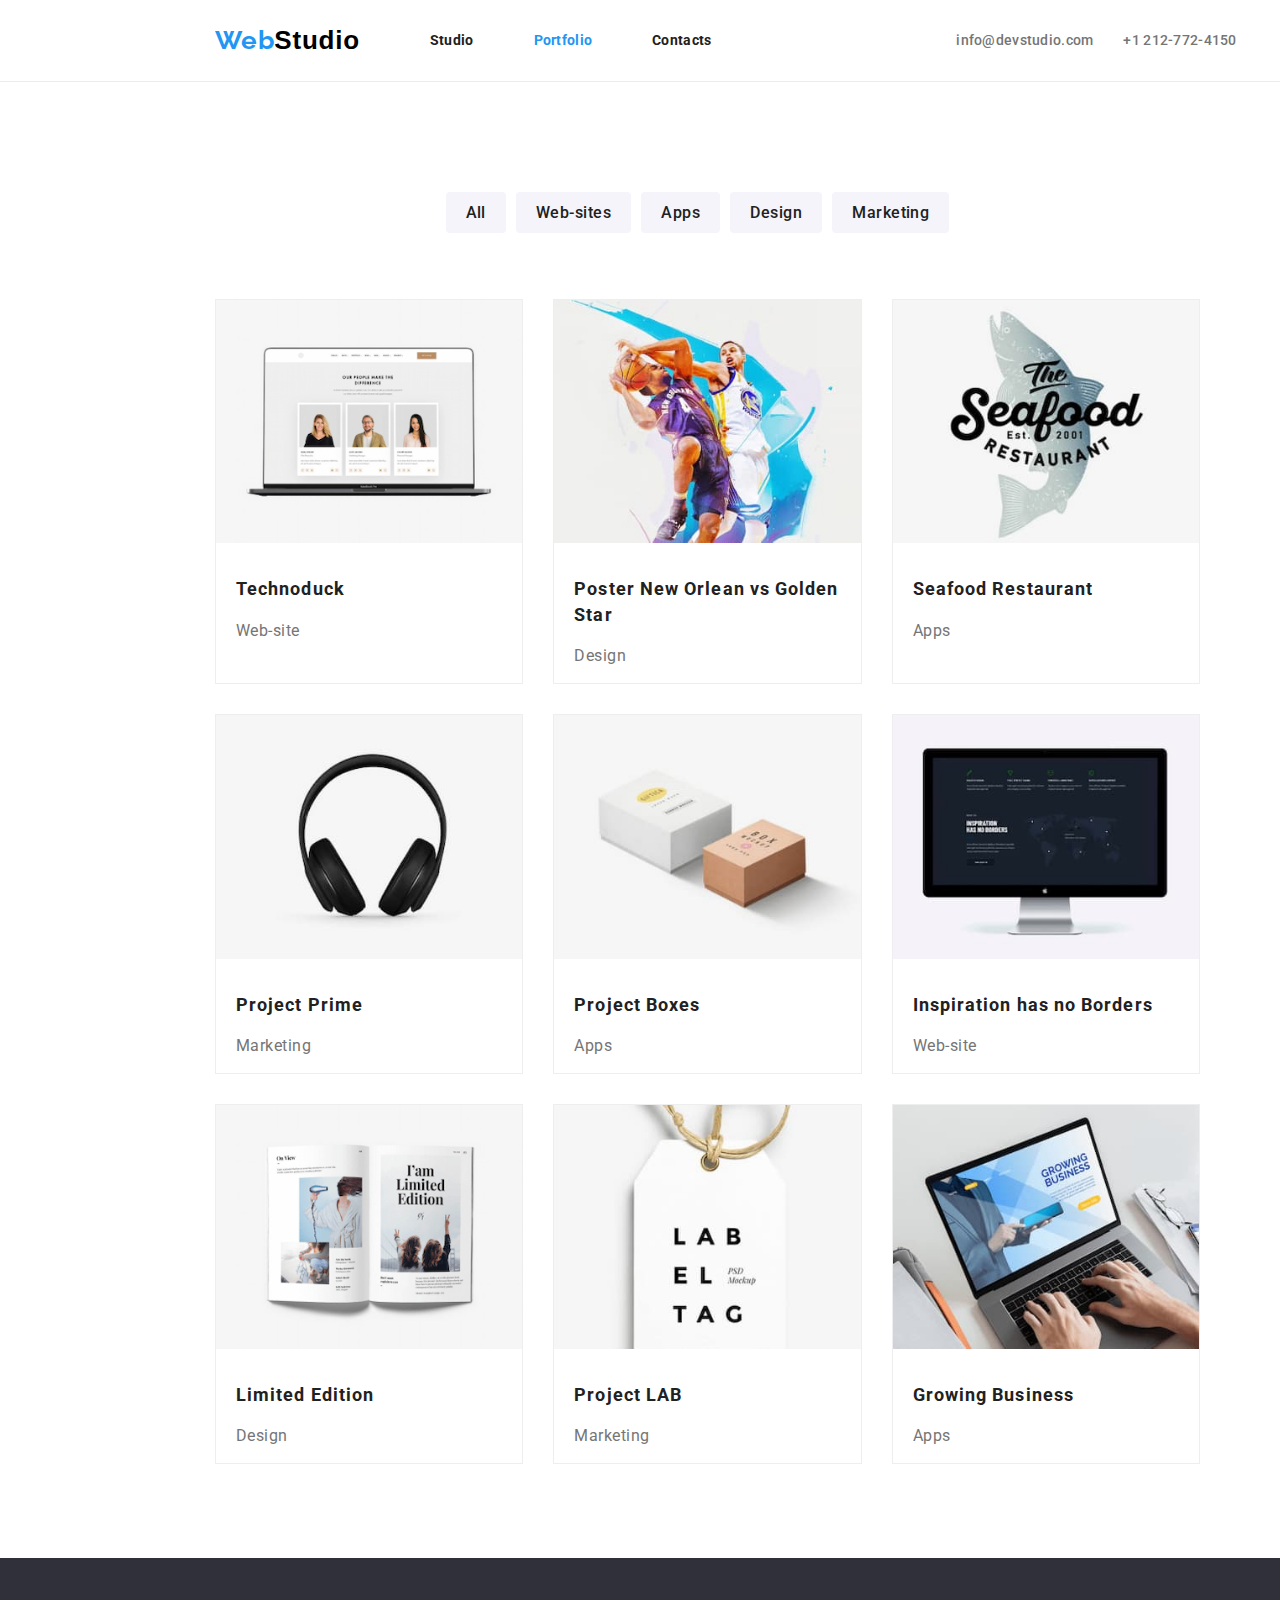
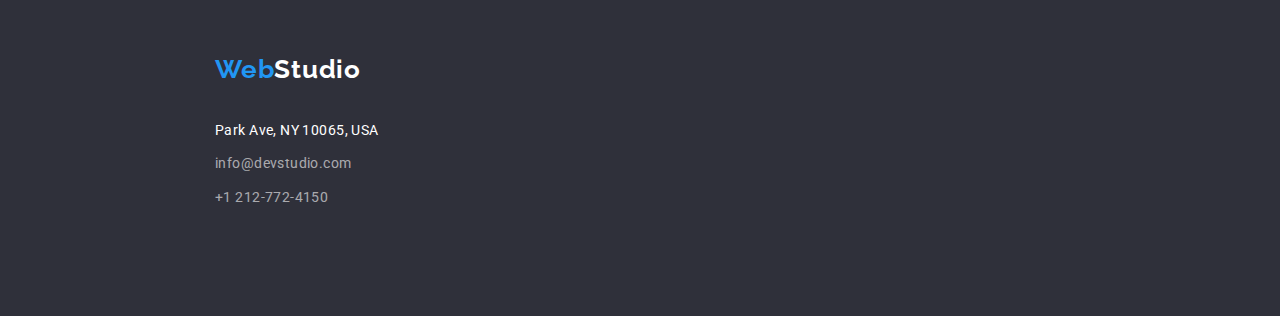
==== portfolio.html @ 2cb7d1bf "css-reset&file-svg" ====
<!DOCTYPE html>
<html lang="en">
<head>
    <meta charset="UTF-8">
    <meta name="portfolio" content="WebStudio for business, initial-scale=1.0">
    <title>Portfolio</title>
    <link
    rel="stylesheet"
    href="https://cdnjs.cloudflare.com/ajax/libs/modern-normalize/1.0.0/modern-normalize.min.css"/>
    <link rel="stylesheet" href="css/styles.css" />
    <link rel="preconnect" href="https://fonts.googleapis.com">
<link rel="preconnect" href="https://fonts.gstatic.com" crossorigin>
<link href="https://fonts.googleapis.com/css2?family=Raleway:wght@700&family=Roboto:wght@400;500;700;900&display=swap" rel="stylesheet">
</head>
<body>
    <header>
        <div class="global-header">
                <div class="logo"><a href="index.html"><span class="first-word">Web</span><span class="second-word">Studio</span></a></div>
                <nav class="top-navigation">
                    <ul class="menu-nav">
                        <li><a href="index.html" class="nav-link">Studio</a></li>
                        <li><a href="portfolio.html" class="nav-link current">Portfolio</a></li>
                        <li><a href="contacts.html" class="nav-link">Contacts</a></li>
                    </ul>
                </nav>
                <div class="nav-contact">
                    <a href="emailto:info@devstudio.com">info@devstudio.com</a>
                    <a href="tel:+1212-772-4150">+1 212-772-4150</a>
                 </div>          
        </div>           
    </header>
    <main>
        <div class="product-container">
            <div class="nav-product">
                <ul class="product-cards">
                    <li><button class="button" type="button">All</button></li>
                    <li><button class="button" type="button">Web-sites</button></li>
                    <li><button class="button" type="button">Apps</button></li>
                    <li><button class="button" type="button">Design</button></li>
                    <li><button class="button" type="button">Marketing</button></li>
                </ul>
            </div>
             <div class="card-container"><ul class="card-section">
                <li class="item"><img src="./images/Technoduck.jpg" alt="Technoduck" width=370 height="290"><div class="item-footer"><h3>Technoduck</h3><span>Web-site</span></div></li>
                <li class="item"><img src="./images/Poster-New-Orlean-vs-Golden-Star.jpg" alt="Poster New Orlean vs Golden Star" width=370 height="290"><div class="item-footer"><h3>Poster New Orlean vs Golden Star</h3><span>Design</span></div></li>
                <li class="item"><img src="./images/Seafood-Restaurant.jpg" alt="Seafood Restaurant" width=370 height="290"><div class="item-footer"><h3>Seafood Restaurant</h3><span>Apps</span></div></li>
                <li class="item"><img src="./images/Project-Prime.jpg" alt="Project Prime" width=370 height="290"><div class="item-footer"><h3>Project Prime</h3><span>Marketing</span></div></li>
                <li class="item"><img src="./images/Project-Boxes.jpg" alt="Project Boxes" width=370 height="290"><div class="item-footer"><h3>Project Boxes</h3><span>Apps</span></div></li>
                <li class="item"><img src="./images/Inspiration-has-no-Borders.jpg" alt="Inspiration has no Borders" width=370 height="290"><div class="item-footer"><h3>Inspiration has no Borders</h3><span>Web-site</span></div></li>
                <li class="item"><img src="./images/Limited-Edition.jpg" alt="Limited Edition" width=370 height="290"><div class="item-footer"><h3>Limited Edition</h3><span>Design</span></div></li>
                <li class="item"><img src="./images/Project-LAB.jpg" alt="Project LAB" width=370 height="290"><div class="item-footer"><h3>Project LAB</h3><span>Marketing</span></div></li>
                <li class="item"><img src="./images/Growing-Business.jpg" alt="Growing Business" width=370 height="290"><div class="item-footer"><h3>Growing Business</h3><span>Apps</span></div></li>
                 </ul></div>

        </div>
        
    </main>
    <footer class="global-footer">
        <div class="footer">
            <a href="index.html"><span class="first-word">Web</span><span class="third-word">Studio</span></a>
            <address>
                <p class="phisical-address">Park Ave, NY 10065, USA</p>
                <p>info@devstudio.com</p>
                <p>+1 212-772-4150</p>
            </address>
        </div>
    </footer>   
</body>
</html>
---- css/styles.css ----
:root{
    --text1-font-family: "Raleway", sans-serif; 
    --text2-font-family: "Roboto", sans-serif;
    --text3-font-family: "Oleo Script", sans-serif;
    --title-color:#212121;
    --subtitle-color: #212121;
    --text-hover-focus-color:#2196F3;
    --button-color:#212121;
    --button-hover-color:#FFFFFF;
    --button-background-color:#F5F4FA;
    --paragraph-color:#757575;
    --title-footer-background-color:#2F303A;
    --address-color:#FFFFFF99;
    --background-color-white:#FFFFFF;
    --title-button-hover-color:#188CE8;
    }
    
    /*general*/

    body {
        font-family:sans-serif;
        font-family: var(--text2-font-family);
        background-color:var(--background-color-white);
        font-style: normal;
    
        }
        * {
        box-sizing: border-box;}

        ul {list-style-type: none;}
        a {text-decoration: none;}
        button{font-family: inherit;}

        header {padding-block: 15px;}

        img {
            display: block;
            max-width: 100%;
            height: auto;
        }


    /*title section*/

    h1 {
        font-family: var(--text1-font-family);
        font-weight: 900;
        font-size: 44px;
        line-height: 60px;
        letter-spacing: 0.06em;
        color:var(--background-color-white);
        padding-top: 199px;
        margin-top: 0;
        }

    .title-section {text-align: center;
        height: 600px;
        top: 80px;
        background-color:var(--title-footer-background-color);
        background-image:url("../images/bg-h1-image.jpg");
        background-image:linear-gradient(to bottom#2F303A66);
    }
    header {border-bottom: 1px solid #ECECEC;
    }

    .global-header {
    display: flex;
    flex-direction: row;
    align-items: center;
    width: 1200px;
    margin-left: 215px;
    margin-right: 215px;
}

    /*logo*/
    

    .first-word {
        font-family: var(--text1-font-family);
        color: #2196F3;
        font-size: 26px;
        font-weight: 700;
        line-height: 1.337em;
        letter-spacing: 0.03em;
        height: 31px;
        top:24px;
    }

    .second-word {
        font-family: var(--text3-font-family);
        color: #000000;
        font-size: 26px;
        font-weight: 400;
        font-weight: bold;
        line-height: 1.337em;
        letter-spacing: 0.03em;
        height: 31px;
        top: 24px;
    }
    
    .third-word {
        font-family:var(--text1-font-family);
        color: #FFFFFF;
        font-size: 26px;
        font-weight: 700;
        line-height: 1.337em;
        letter-spacing: 0.03em;
    }
    .logo :focus {color: var(--text-hover-focus-color);}
    .logo :hover {color: var(--text-hover-focus-color);}
    

   /*navigation bar*/
    .menu-nav {display: flex;
        justify-content:space-between
        }


   .nav-link {
        font-family: var(--text2-font-family);
        font-weight: 500;
        font-size: 14px;
        color:var(--subtitle-color);
        line-height: 1.328em;
        letter-spacing: 0.02em;
        font-weight: bold;
        padding-inline: 30px;
   }
    .current {color: var(--text-hover-focus-color);}
    
    a:hover { color:var(--text-hover-focus-color);}
    a:focus { color: var(--text-hover-focus-color);}

    .nav-contact {
        display: flex;
        align-content:flex-end;
        margin-left: 215px;
        gap: 30px;
        }
    .nav-contact a {
        font-family: var(--text2-font-family);
        font-size: 14px;
        font-weight: 500;
        color:var(--paragraph-color);
        line-height: 1.36em;
        letter-spacing: 0.02em;
    }
    .nav-contact :hover {color: var(--text-hover-focus-color);}
    .nav-contact :focus {color: var(--text-hover-focus-color);}

    /*strong-points*/

    .strong-points-container {
        display: flex;
        margin: auto;
        width: 1014px;
        padding-top: 94px;
        gap: 30px;
        padding-left: 0;
        margin-top: 0;
        margin-bottom: 0;
    }

    .strong-points h3 {
        font-family: var(--text2-font-family);
        font-weight: 700;
        font-size: 14px;
        letter-spacing: 0.03em;
        color: var(--subtitle-color);
        line-height: 1.429em;
    }

    .strong-points p {
        font-family: var(--text2-font-family);
        font-weight: 400;
        font-size: 14px;
        letter-spacing: 0.03em;
        color: var(--paragraph-color);
        line-height: 1.429em;
    }

    h2 {
        font-family: var(--text2-font-family);
        font-weight: 700;
        font-size: 36px;
        letter-spacing: 0.03em;
        color: var(--subtitle-color);
        line-height: 1.337em;
    }

        /* what-we-do*/
        .what-we-do {padding-top: 94px;
        padding-bottom: 94px;}
        .what-we-do h2 {text-align: center;
        margin: 0;
        padding-bottom: 50px;}
        .what-we-do-container {
        display: flex;
        justify-content: center;
        width: 1014px;
        margin:auto;
        margin-top: 0;
        gap: 30px;
        padding-left: 0;
    }
    
    /*our-team*/

    .our-team {background-color: var(--button-background-color);
    padding-top: 94px;
        
}
    .our-team h2 {display:flex; justify-content: center;
    margin: 0;}

    .team-comp {
        display: flex;
        justify-content:center;
        width: 1014px;
        margin: auto;
        gap: 30px;
        padding-top: 50px;
        padding-bottom: 94px;
        padding-left: 0;
        margin-top: 0;
        margin-bottom: 0;
    }

    .card { box-shadow: 0px 2px 1px 0px rgba(0,0,0,0.2),0px 1px 1px 0px rgba(0, 0, 0, 0.14), 0px 1px 3px 0px rgba(0, 0, 0, 0.12);
        background-color: var(--background-color-white);
        border-radius:0px 0px 4px 4px;
      }

      .card-footer {display: flex;
        flex-direction: column;
        text-align:center;
        height: 108px;
    }
    .our-team h3 {
        font-family: var(--text2-font-family);
        font-weight: 500;
        font-size: 16px;
        letter-spacing: 0.03em;
        color: var(--subtitle-color);
        line-height: 1.36em;
    }

    .our-team span {
        font-family: var(--text2-font-family);
        font-weight: 400;
        font-size: 16px;
        letter-spacing: 0.03em;
        color: var(--paragraph-color);
        line-height: 1.361em;
    }

    /*regular-customers*/

    .regular-customers {
        padding: 94px;
    }
    .regular-customers h2 {
        display: flex;
        justify-content: center;
    }

    .customers-logo {
        display: flex;
    }

    /*buttons*/

   .title-section .button {
        font-family: var(--text2-font-family);
        font-weight: 700;
        font-size: 16px;
        letter-spacing: 0.06em;
        line-height: 1.367em;
        border: none;
        border-radius: 4px;
        cursor: pointer;
        color: var(--background-color-white);
        background-color: var(--text-hover-focus-color);
        width: 200px;
        height: 50px;
    }

    .title-section .button:hover {background-color: var(--title-button-hover-color);
    color: #FFFFFF;}


    .nav-product button {
        font-family: var(--text2-font-family);
        cursor: pointer;
        font-weight: 500;
        font-size: 16px;
        letter-spacing: 0.03em;
        line-height: 1.332em;
        color:var(--button-color);
        background-color:var(--button-background-color);
        border: none;
        border-radius: 4px;
        padding-inline: 20px;
        padding-block: 10px;
    }

    .button:hover {
        color:var(--button-hover-color);
        background-color: var(--text-hover-focus-color);}
        
    .nav-product :focus {color: #FFFFFF;
        background-color: var(--text-hover-focus-color);}
   
        /*card section*/

    .product-container {
        width: 1200px;
        padding-top: 94px;
    }

    .nav-product {justify-content: center;
        padding-bottom: 50px;
        margin-left: 155px;
    }
    .product-cards {
        display: flex;
        flex-wrap: wrap;
        justify-content: center;
        gap: 10px;
    }
    
    .card-section {
        display: flex;
        flex-wrap: wrap;
        align-content: center;
        gap: 30px;
        padding: 0;
        padding-bottom: 94px;
        margin-left: 215px;

    }

    .item {flex-basis: calc((100% - 60px) / 3);
        border: 1px solid #EEE;
        background-color:var(--background-color-white);
      }
      
      .item-footer {
        display: flex;
        flex-direction: column;
        margin-inline: 20px;
        margin-block: 15px;
      }


    .card-section {
        background-color: var(--background-color-white);
        margin: 0;
        margin-left: 215px;
    }
    .card-section h3 {
        font-family:var(--text2-font-family);
        color:var(--subtitle-color);
        font-weight: 700;
        font-size: 18px;
        line-height: 1.419em;
        letter-spacing: 0.06em;
    }
    .card-section span {
        font-family: var(--text2-font-family);
        color:var(--paragraph-color);
        font-weight: 400;
        font-size: 16px;
        line-height: 1.434em;
        letter-spacing: 0.03em;
    }
    /*footer section*/

    .global-footer{
        background-color:var(--title-footer-background-color);
        font-family: var(--text2-font-family);
        font-weight: 400;
        padding-top: 94px;
        padding-bottom: 94px;
    }
    .footer {display:block;
        margin-left: 215px;
    }
    
    .global-footer a :hover,:focus {
        color:var(--text-hover-focus-color);
    }
    address {font-style: normal;}

    .global-footer .phisical-address {
        font-family:var(--text2-font-family);
        font-weight: 400;
        font-size: 14px;
        color: var(--background-color-white); 
        line-height: 1.399em;
        letter-spacing: 0.03em; 
        padding-top: 20px;
    }
    .global-footer p {
        font-family:var(--text2-font-family);
        font-weight: 400;
        font-size: 14px;
        color: var(--address-color);
        line-height: 1.41em;
        letter-spacing: 0.03em;
    }
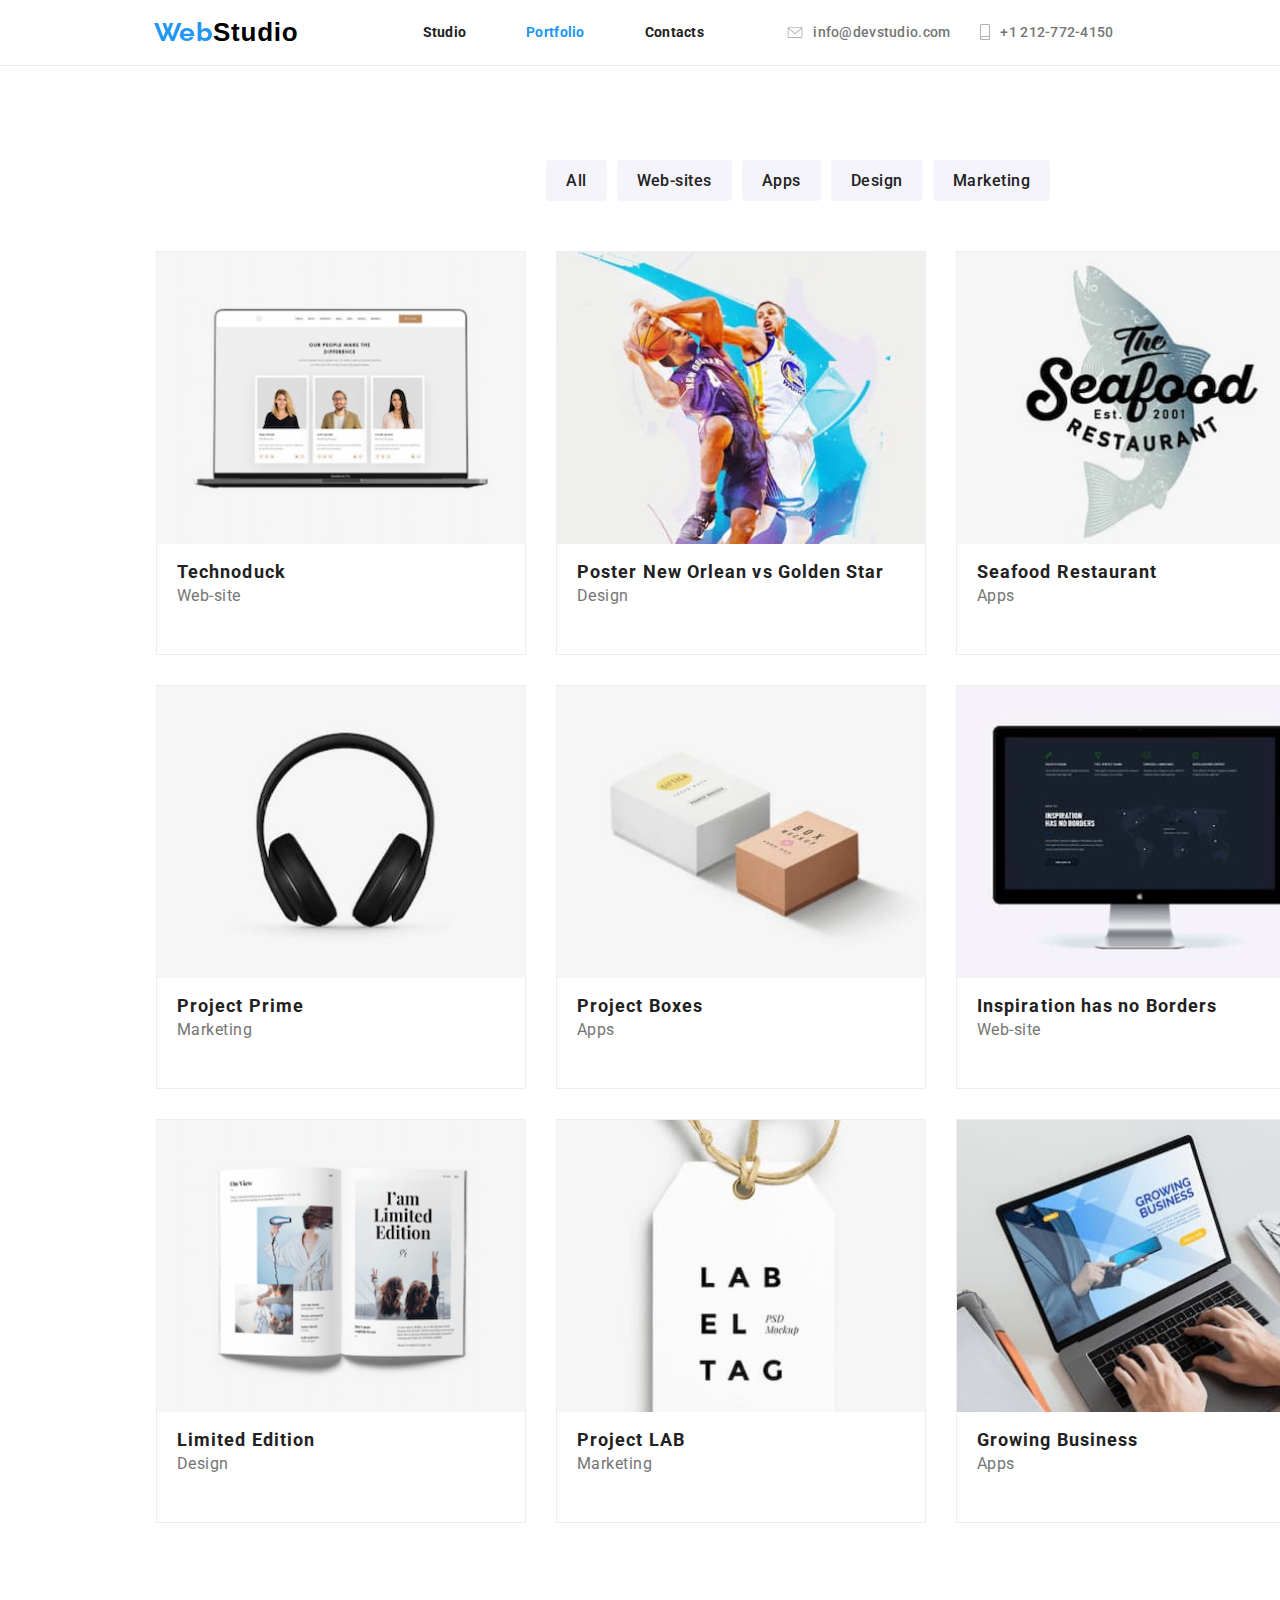
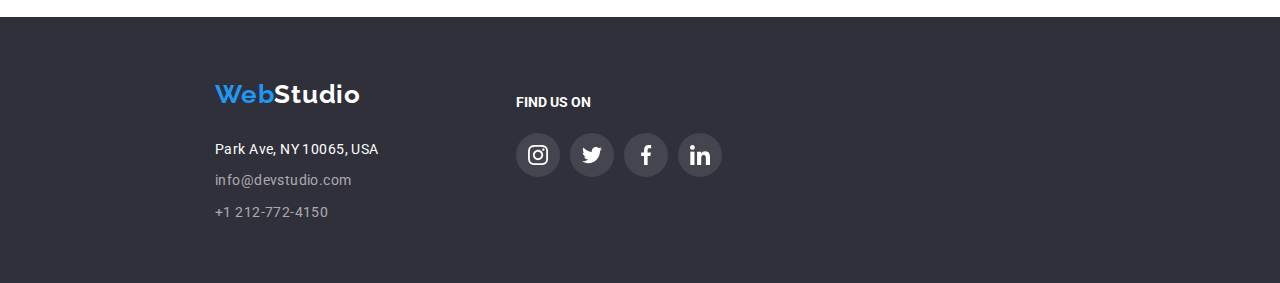
==== commit 8bf305b5: "css-svg almost done" ====
--- a/portfolio.html
+++ b/portfolio.html
@@ -1,33 +1,48 @@
 <!DOCTYPE html>
 <html lang="en">
+
 <head>
     <meta charset="UTF-8">
     <meta name="portfolio" content="WebStudio for business, initial-scale=1.0">
     <title>Portfolio</title>
-    <link
-    rel="stylesheet"
-    href="https://cdnjs.cloudflare.com/ajax/libs/modern-normalize/1.0.0/modern-normalize.min.css"/>
+    <link rel="stylesheet"
+        href="https://cdnjs.cloudflare.com/ajax/libs/modern-normalize/1.0.0/modern-normalize.min.css" />
     <link rel="stylesheet" href="css/styles.css" />
     <link rel="preconnect" href="https://fonts.googleapis.com">
-<link rel="preconnect" href="https://fonts.gstatic.com" crossorigin>
-<link href="https://fonts.googleapis.com/css2?family=Raleway:wght@700&family=Roboto:wght@400;500;700;900&display=swap" rel="stylesheet">
+    <link rel="preconnect" href="https://fonts.gstatic.com" crossorigin>
+    <link
+        href="https://fonts.googleapis.com/css2?family=Raleway:wght@700&family=Roboto:wght@400;500;700;900&display=swap"
+        rel="stylesheet">
+    <link rel="stylesheet" href="css/reset.css">
+    <link rel="stylesheet" href="css/styles.css">
 </head>
+
 <body>
     <header>
         <div class="global-header">
-                <div class="logo"><a href="index.html"><span class="first-word">Web</span><span class="second-word">Studio</span></a></div>
+            <div class="first-part-header">
+                <div class="logo"><a href="index.html"><span class="first-word">Web</span><span
+                            class="second-word">Studio</span></a></div>
                 <nav class="top-navigation">
                     <ul class="menu-nav">
-                        <li><a href="index.html" class="nav-link">Studio</a></li>
+                        <li><a href="index.html" class="nav-link ">Studio</a></li>
                         <li><a href="portfolio.html" class="nav-link current">Portfolio</a></li>
                         <li><a href="contacts.html" class="nav-link">Contacts</a></li>
                     </ul>
                 </nav>
-                <div class="nav-contact">
-                    <a href="emailto:info@devstudio.com">info@devstudio.com</a>
-                    <a href="tel:+1212-772-4150">+1 212-772-4150</a>
-                 </div>          
-        </div>           
+            </div>
+
+            <div class="nav-contact">
+                <div class="nav-contact-email"><svg width="16" height="12">
+                        <use href="./images/symbol-defs.svg#icon-envelope"></use>
+                    </svg><a href="emailto:info@devstudio.com">info@devstudio.com</a>
+                </div>
+                <div class="nav-contact-phone"><svg width="10" height="16">
+                        <use href="./images/symbol-defs.svg#icon-smartphone"></use>
+                    </svg><a href="tel:+1212-772-4150">+1 212-772-4150</a>
+                </div>
+            </div>
+        </div>
     </header>
     <main>
         <div class="product-container">
@@ -40,20 +55,83 @@
                     <li><button class="button" type="button">Marketing</button></li>
                 </ul>
             </div>
-             <div class="card-container"><ul class="card-section">
-                <li class="item"><img src="./images/Technoduck.jpg" alt="Technoduck" width=370 height="290"><div class="item-footer"><h3>Technoduck</h3><span>Web-site</span></div></li>
-                <li class="item"><img src="./images/Poster-New-Orlean-vs-Golden-Star.jpg" alt="Poster New Orlean vs Golden Star" width=370 height="290"><div class="item-footer"><h3>Poster New Orlean vs Golden Star</h3><span>Design</span></div></li>
-                <li class="item"><img src="./images/Seafood-Restaurant.jpg" alt="Seafood Restaurant" width=370 height="290"><div class="item-footer"><h3>Seafood Restaurant</h3><span>Apps</span></div></li>
-                <li class="item"><img src="./images/Project-Prime.jpg" alt="Project Prime" width=370 height="290"><div class="item-footer"><h3>Project Prime</h3><span>Marketing</span></div></li>
-                <li class="item"><img src="./images/Project-Boxes.jpg" alt="Project Boxes" width=370 height="290"><div class="item-footer"><h3>Project Boxes</h3><span>Apps</span></div></li>
-                <li class="item"><img src="./images/Inspiration-has-no-Borders.jpg" alt="Inspiration has no Borders" width=370 height="290"><div class="item-footer"><h3>Inspiration has no Borders</h3><span>Web-site</span></div></li>
-                <li class="item"><img src="./images/Limited-Edition.jpg" alt="Limited Edition" width=370 height="290"><div class="item-footer"><h3>Limited Edition</h3><span>Design</span></div></li>
-                <li class="item"><img src="./images/Project-LAB.jpg" alt="Project LAB" width=370 height="290"><div class="item-footer"><h3>Project LAB</h3><span>Marketing</span></div></li>
-                <li class="item"><img src="./images/Growing-Business.jpg" alt="Growing Business" width=370 height="290"><div class="item-footer"><h3>Growing Business</h3><span>Apps</span></div></li>
-                 </ul></div>
+            <div class="card-container">
+                <ul class="card-section">
+                    <div class="item-section">
+                        <li class="box-card"><img src="./images/Technoduck.jpg" alt="Technoduck" width=370 height="290">
+                            <div class="item-footer">
+                                <h3>Technoduck</h3><span>Web-site</span>
+                            </div>
+                        </li>
+                    </div>
+                    <div class="item-section">
+                        <li class="box-card"><img src="./images/Poster-New-Orlean-vs-Golden-Star.jpg"
+                                alt="Poster New Orlean vs Golden Star" width=370 height="290">
+                            <div class="item-footer">
+                                <h3>Poster New Orlean vs Golden Star</h3><span>Design</span>
+                            </div>
+                        </li>
+                    </div>
+                    <div class="item-section">
+                        <li class="box-card"><img src="./images/Seafood-Restaurant.jpg" alt="Seafood Restaurant" width=370
+                                height="290">
+                            <div class="item-footer">
+                                <h3>Seafood Restaurant</h3><span>Apps</span>
+                            </div>
+                        </li>
+                    </div>
+                    <div class="item-section">
+                        <li class="box-card"><img src="./images/Project-Prime.jpg" alt="Project Prime" width=370
+                                height="290">
+                            <div class="item-footer">
+                                <h3>Project Prime</h3><span>Marketing</span>
+                            </div>
+                        </li>
+                    </div>
+                    <div class="item-section">
+                        <li class="box-card"><img src="./images/Project-Boxes.jpg" alt="Project Boxes" width=370
+                                height="290">
+                            <div class="item-footer">
+                                <h3>Project Boxes</h3><span>Apps</span>
+                            </div>
+                        </li>
+                    </div>
+                    <div class="item-section">
+                        <li class="box-card"><img src="./images/Inspiration-has-no-Borders.jpg"
+                                alt="Inspiration has no Borders" width=370 height="290">
+                            <div class="item-footer">
+                                <h3>Inspiration has no Borders</h3><span>Web-site</span>
+                            </div>
+                        </li>
+                    </div>
+                    <div class="item-section">
+                        <li class="box-card"><img src="./images/Limited-Edition.jpg" alt="Limited Edition" width=370
+                                height="290">
+                            <div class="item-footer">
+                                <h3>Limited Edition</h3><span>Design</span>
+                            </div>
+                        </li>
+                    </div>
+                    <div class="item-section">
+                        <li class="box-card"><img src="./images/Project-LAB.jpg" alt="Project LAB" width=370 height="290">
+                            <div class="item-footer">
+                                <h3>Project LAB</h3><span>Marketing</span>
+                            </div>
+                        </li>
+                    </div>
+                    <div class="item-section">
+                        <li class="box-card"><img src="./images/Growing-Business.jpg" alt="Growing Business" width=370
+                                height="290">
+                            <div class="item-footer">
+                                <h3>Growing Business</h3><span>Apps</span>
+                            </div>
+                        </li>
+                    </div>
+                </ul>
+            </div>
 
         </div>
-        
+
     </main>
     <footer class="global-footer">
         <div class="footer">
@@ -64,6 +142,24 @@
                 <p>+1 212-772-4150</p>
             </address>
         </div>
-    </footer>   
+        <div class="find-us-on-container">
+            <h3>Find us on</h3>
+            <ul class="social-media">
+                <li class="social-media-icon"><svg width="20px" height="20px" fill="#AFB1B8" style="fill: #ffffff">
+                        <use href="./images/symbol-defs.svg#icon-instagram"></use>
+                    </svg></li>
+                <li class="social-media-icon"><svg width="20px" height="20px" fill="#AFB1B8" style="fill: #ffffff">
+                        <use href="./images/symbol-defs.svg#icon-twitter"></use>
+                    </svg></li>
+                <li class="social-media-icon"><svg width="20px" height="20px" fill="#AFB1B8" style="fill: #ffffff">
+                        <use href="./images/symbol-defs.svg#icon-facebook"></use>
+                    </svg></li>
+                <li class="social-media-icon"><svg width="20px" height="20px" fill="#AFB1B8" style="fill: #ffffff">
+                        <use href="./images/symbol-defs.svg#icon-linkedin"></use>
+                    </svg></li>
+            </ul>
+        </div>
+    </footer>
 </body>
-</html>
+
+</html>--- a/css/styles.css
+++ b/css/styles.css
@@ -1,411 +1,663 @@
-:root{
-    --text1-font-family: "Raleway", sans-serif; 
+:root {
+    --text1-font-family: "Raleway", sans-serif;
     --text2-font-family: "Roboto", sans-serif;
     --text3-font-family: "Oleo Script", sans-serif;
-    --title-color:#212121;
+    --title-color: #212121;
     --subtitle-color: #212121;
-    --text-hover-focus-color:#2196F3;
-    --button-color:#212121;
-    --button-hover-color:#FFFFFF;
-    --button-background-color:#F5F4FA;
-    --paragraph-color:#757575;
-    --title-footer-background-color:#2F303A;
-    --address-color:#FFFFFF99;
-    --background-color-white:#FFFFFF;
-    --title-button-hover-color:#188CE8;
-    }
-    
-    /*general*/
-
-    body {
-        font-family:sans-serif;
-        font-family: var(--text2-font-family);
-        background-color:var(--background-color-white);
-        font-style: normal;
-    
-        }
-        * {
-        box-sizing: border-box;}
-
-        ul {list-style-type: none;}
-        a {text-decoration: none;}
-        button{font-family: inherit;}
-
-        header {padding-block: 15px;}
-
-        img {
-            display: block;
-            max-width: 100%;
-            height: auto;
-        }
-
-
-    /*title section*/
-
-    h1 {
-        font-family: var(--text1-font-family);
-        font-weight: 900;
-        font-size: 44px;
-        line-height: 60px;
-        letter-spacing: 0.06em;
-        color:var(--background-color-white);
-        padding-top: 199px;
-        margin-top: 0;
-        }
-
-    .title-section {text-align: center;
-        height: 600px;
-        top: 80px;
-        background-color:var(--title-footer-background-color);
-        background-image:url("../images/bg-h1-image.jpg");
-        background-image:linear-gradient(to bottom#2F303A66);
-    }
-    header {border-bottom: 1px solid #ECECEC;
-    }
-
-    .global-header {
-    display: flex;
+    --text-hover-focus-color: #2196F3;
+    --button-color: #212121;
+    --button-hover-color: #FFFFFF;
+    --button-background-color: #F5F4FA;
+    --paragraph-color: #757575;
+    --title-footer-background-color: #2F303A;
+    --address-color: #FFFFFF99;
+    --background-color-white: #FFFFFF;
+    --title-button-hover-color: #188CE8;
+}
+
+/*general*/
+
+body {
+    font-family: sans-serif;
+    font-family: var(--text2-font-family);
+    background-color: var(--background-color-white);
+    font-style: normal;
+    width: 100vw;
+}
+
+* {
+    box-sizing: border-box;
+}
+
+ul {
+    list-style-type: none;
+}
+
+a {
+    text-decoration: none;
+}
+
+button {
+    font-family: inherit;
+}
+
+header {
+    padding-block: 15px;
+}
+
+img {
+    display: block;
+    max-width: 100%;
+    height: auto;
+}
+
+
+/*title section*/
+
+h1 {
+    font-family: var(--text1-font-family);
+    font-weight: 900;
+    font-size: 44px;
+    line-height: 60px;
+    letter-spacing: 0.06em;
+    color: var(--background-color-white);
+    padding-top: 199px;
+    margin-top: 0;
+    margin-bottom: 30px;
+}
+
+.title-section {
+    text-align: center;
+    height: 600px;
+    top: 80px;
+    background-color: var(--title-footer-background-color);
+    background-image: linear-gradient(rgba(0, 0, 0, 0.5), rgba(0, 0, 0, 0.5)), url("../images/bg-h1-image.jpg");
+    background-repeat: no-repeat;
+    width: 100%;
+}
+
+.title-section-bg-img {
+    background-size: cover;
+    background-position: center;
+}
+
+header {
+    border-bottom: 1px solid #ECECEC;
+}
+
+.global-header {
+    display: flex;
+    justify-content: space-between;
     flex-direction: row;
     align-items: center;
+    margin-left: 12%;
+    margin-right: 12%;
+    width: 75%;
+}
+
+/*logo*/
+
+.first-part-header {
+    display: flex;
+    flex-direction: row;
+    justify-content: flex-start;
+    align-items: center;
+}
+
+.first-word {
+    font-family: var(--text1-font-family);
+    color: #2196F3;
+    font-size: 26px;
+    font-weight: 700;
+    line-height: 1.337em;
+    letter-spacing: 0.03em;
+    height: 31px;
+    top: 24px;
+}
+
+.second-word {
+    font-family: var(--text3-font-family);
+    color: #000000;
+    font-size: 26px;
+    font-weight: 400;
+    font-weight: bold;
+    line-height: 1.337em;
+    letter-spacing: 0.03em;
+    height: 31px;
+    top: 24px;
+}
+
+.third-word {
+    font-family: var(--text1-font-family);
+    color: #FFFFFF;
+    font-size: 26px;
+    font-weight: 700;
+    line-height: 1.337em;
+    letter-spacing: 0.03em;
+}
+
+.logo :focus {
+    color: var(--text-hover-focus-color);
+}
+
+.logo :hover {
+    color: var(--text-hover-focus-color);
+}
+
+
+/*navigation bar*/
+.menu-nav {
+    display: flex;
+    justify-content: space-between;
+    width: 16%;
+    padding-left: 94px;
+}
+
+
+.nav-link {
+    font-family: var(--text2-font-family);
+    font-weight: 500;
+    font-size: 14px;
+    color: var(--subtitle-color);
+    line-height: 1.328em;
+    letter-spacing: 0.02em;
+    font-weight: bold;
+    padding-inline: 30px;
+}
+
+.current {
+    color: var(--text-hover-focus-color);
+}
+
+a:hover {
+    color: var(--text-hover-focus-color);
+}
+
+a:focus {
+    color: var(--text-hover-focus-color);
+}
+
+.nav-contact {
+    display: flex;
+    align-content: flex-end;
+    margin: 0;
+    gap: 30px;
+}
+
+.nav-contact a {
+    font-family: var(--text2-font-family);
+    font-size: 14px;
+    font-weight: 500;
+    color: var(--paragraph-color);
+    line-height: 1.36em;
+    letter-spacing: 0.02em;
+}
+
+.nav-contact-email svg {
+    fill: #AFB1B8;
+}
+
+.nav-contact-phone svg {
+    fill: #AFB1B8;
+}
+
+.nav-contact-email {
+    display: flex;
+    align-items: center;
+    gap: 10px;
+}
+
+.nav-contact-phone {
+    display: flex;
+    align-items: center;
+    gap: 10px;
+}
+
+.nav-contact-email:hover svg {
+    fill: var(--text-hover-focus-color);
+}
+
+.nav-contact-email:hover a {
+    color: var(--text-hover-focus-color);
+}
+
+.nav-contact-phone:hover svg {
+    fill: var(--text-hover-focus-color);
+}
+
+.nav-contact-phone:hover a {
+    color: var(--text-hover-focus-color);
+}
+
+/*strong-points*/
+
+.icon-box {
+    display: flex;
+    justify-content: center;
+    align-items: center;
+    width: 270px;
+    height: 120px;
+    border-radius: 4px;
+    background-color: var(--button-background-color);
+}
+
+.strong-points-container {
+    display: flex;
+    margin: auto;
+    width: 1170px;
+    padding-top: 94px;
+    gap: 30px;
+    padding-left: 0;
+    margin-top: 0;
+    margin-bottom: 0;
+}
+
+.strong-points h3 {
+    font-family: var(--text2-font-family);
+    font-weight: 700;
+    font-size: 14px;
+    letter-spacing: 0.03em;
+    color: var(--subtitle-color);
+    line-height: 1.429em;
+    padding-top: 30px;
+    padding-bottom: 10px;
+}
+
+.strong-points p {
+    font-family: var(--text2-font-family);
+    font-weight: 400;
+    font-size: 14px;
+    letter-spacing: 0.03em;
+    color: var(--paragraph-color);
+    line-height: 1.429em;
+}
+
+h2 {
+    font-family: var(--text2-font-family);
+    font-weight: 700;
+    font-size: 36px;
+    letter-spacing: 0.03em;
+    color: var(--subtitle-color);
+    line-height: 1.337em;
+}
+
+/* what-we-do*/
+
+
+.what-we-do {
+    padding-top: 94px;
+    padding-bottom: 94px;
+}
+
+.what-we-do h2 {
+    text-align: center;
+    margin: 0;
+    padding-bottom: 50px;
+}
+
+.what-we-do-container {
+    display: flex;
+    justify-content: center;
+    width: 1170px;
+    margin: auto;
+    margin-top: 0;
+    gap: 30px;
+    padding-left: 0;
+}
+
+/*our-team*/
+
+.our-team {
+    background-color: var(--button-background-color);
+    padding-top: 94px;
+
+}
+
+.our-team h2 {
+    display: flex;
+    justify-content: center;
+    margin: 0;
+}
+
+.team-comp {
+    display: flex;
+    justify-content: center;
+    width: 1170px;
+    margin: auto;
+    gap: 30px;
+    padding-top: 50px;
+    padding-bottom: 94px;
+    padding-left: 0;
+    margin-top: 0;
+    margin-bottom: 0;
+}
+
+.card {
+    box-shadow: 0px 2px 1px 0px rgba(0, 0, 0, 0.2), 0px 1px 1px 0px rgba(0, 0, 0, 0.14), 0px 1px 3px 0px rgba(0, 0, 0, 0.12);
+    background-color: var(--background-color-white);
+    border-radius: 0px 0px 4px 4px;
+    width: 270px;
+    height: 428px;
+}
+
+.card-footer {
+    display: flex;
+    flex-direction: column;
+    text-align: center;
+}
+
+.our-team h3 {
+    font-family: var(--text2-font-family);
+    font-weight: 500;
+    font-size: 16px;
+    letter-spacing: 0.03em;
+    color: var(--subtitle-color);
+    line-height: 1.36em;
+    padding-top: 30px;
+}
+
+.our-team span {
+    font-family: var(--text2-font-family);
+    font-weight: 400;
+    font-size: 16px;
+    letter-spacing: 0.03em;
+    color: var(--paragraph-color);
+    line-height: 1.361em;
+    padding-top: 10px;
+    padding-bottom: 16px;
+}
+
+.social-media-icon-team {
+    display: flex;
+    justify-content: center;
+    align-items: center;
+    width: 270px;
+    height: 44px;
+    gap: 10px;
+}
+
+.social-media-icon-card {
+    display: flex;
+    justify-content: center;
+    align-items: center;
+    background-color: var(--background-color-white);
+    border-radius: 50%;
+    width: 44px;
+    height: 44px;
+}
+
+.social-media-icon-card svg :hover {
+    fill: var(--background-color-white);
+    width: 20px;
+    height: 20px;
+}
+
+.social-media-icon-card :hover {
+    width: 44px;
+    height: 44px;
+    border-radius: 50%;
+    background-color: var(--text-hover-focus-color);
+}
+
+/*social-media-icon {
+    display: flex;
+    justify-content: center;
+    align-items: center;
+    background-color: #FFFFFF1A;
+    width: 44px;
+    height: 44px;
+    border-radius: 50%;
+}
+
+.social-media-icon:hover {
+    background-color: var(--text-hover-focus-color);
+    fill: var(--background-color-white);
+    border-radius: 50%;
+}*/
+/*regular-customers*/
+
+.regular-customers {
+    padding: 94px;
+}
+
+.regular-customers h2 {
+    display: flex;
+    justify-content: center;
+    padding-bottom: 50px;
+}
+
+.customers {
+    display: flex;
+    justify-content: center;
+    gap: 30px;
+}
+
+.customers-logo {
+    display: flex;
+    justify-content: center;
+    align-items: center;
+    border: 1px solid #AFB1B8;
+    border-radius: 4px;
+    width: 170px;
+    height: 92px;
+}
+
+.customers-logo :hover {
+    fill: var(--title-button-hover-color);
+    border: 1px solid #2196F3;
+    border-radius: 4px;
+    width: 170px;
+    height: 92px;
+}
+
+/*buttons*/
+
+.title-section .button {
+    font-family: var(--text2-font-family);
+    font-weight: 700;
+    font-size: 16px;
+    letter-spacing: 0.06em;
+    line-height: 1.367em;
+    border: none;
+    border-radius: 4px;
+    cursor: pointer;
+    color: var(--background-color-white);
+    background-color: var(--text-hover-focus-color);
+    width: 200px;
+    height: 50px;
+}
+
+.title-section .button:hover {
+    background-color: var(--title-button-hover-color);
+    color: #FFFFFF;
+}
+
+
+.nav-product button {
+    font-family: var(--text2-font-family);
+    cursor: pointer;
+    font-weight: 500;
+    font-size: 16px;
+    letter-spacing: 0.03em;
+    line-height: 1.332em;
+    color: var(--button-color);
+    background-color: var(--button-background-color);
+    border: none;
+    border-radius: 4px;
+    padding-inline: 20px;
+    padding-block: 10px;
+}
+
+.button:hover {
+    color: var(--button-hover-color);
+    background-color: var(--text-hover-focus-color);
+}
+
+.nav-product :focus {
+    color: #FFFFFF;
+    background-color: var(--text-hover-focus-color);
+}
+
+/*card section*/
+
+.product-container {
     width: 1200px;
+    padding-top: 94px;
+}
+
+.nav-product {
+    display: flex;
+    justify-content: center;
+    padding-bottom: 50px;
+    margin: 0;
+}
+
+.product-cards {
+    display: flex;
+    justify-content: flex-end;
+    align-items: center;
+    gap: 10px;
+    width: 75%;
+}
+
+.card-section {
+    display: flex;
+    flex-wrap: wrap;
+    align-content: space-between;
+    width: 100%;
+    gap: 30px;
+    padding-bottom: 94px;
+    margin-left: 12%;
+}
+
+.box-card {
+    flex-basis: calc((100% - 60px) / 3);
+    border: 1px solid #EEE;
+    background-color: var(--background-color-white);
+    width: 370px;
+    height: 404px;
+    cursor: pointer;
+}
+
+
+.item-section:hover li {box-shadow: 1px 4px 6px 0px rgba(0, 0, 0, 0.16), 0px 4px 4px 0px rgba(0, 0, 0, 0.6), 0px 1px 1px 0px rgba(0, 0, 0, 0.12);
+}
+
+.item-footer {
+    display: flex;
+    flex-direction: column;
+    margin-inline: 20px;
+    margin-block: 15px;
+}
+
+.card-section {
+    background-color: var(--background-color-white);
+    margin-left: 13%;
+}
+
+.card-section h3 {
+    font-family: var(--text2-font-family);
+    color: var(--subtitle-color);
+    font-weight: 700;
+    font-size: 18px;
+    line-height: 1.419em;
+    letter-spacing: 0.06em;
+}
+
+.card-section span {
+    font-family: var(--text2-font-family);
+    color: var(--paragraph-color);
+    font-weight: 400;
+    font-size: 16px;
+    line-height: 1.434em;
+    letter-spacing: 0.03em;
+}
+
+
+
+/*footer section*/
+
+.global-footer {
+    display: flex;
+    background-color: var(--title-footer-background-color);
+    font-family: var(--text2-font-family);
+    font-weight: 400;
+    padding-top: 60px;
+    padding-bottom: 60px;
+}
+
+.footer {
+    display: block;
     margin-left: 215px;
-    margin-right: 215px;
-}
-
-    /*logo*/
-    
-
-    .first-word {
-        font-family: var(--text1-font-family);
-        color: #2196F3;
-        font-size: 26px;
-        font-weight: 700;
-        line-height: 1.337em;
-        letter-spacing: 0.03em;
-        height: 31px;
-        top:24px;
-    }
-
-    .second-word {
-        font-family: var(--text3-font-family);
-        color: #000000;
-        font-size: 26px;
-        font-weight: 400;
-        font-weight: bold;
-        line-height: 1.337em;
-        letter-spacing: 0.03em;
-        height: 31px;
-        top: 24px;
-    }
-    
-    .third-word {
-        font-family:var(--text1-font-family);
-        color: #FFFFFF;
-        font-size: 26px;
-        font-weight: 700;
-        line-height: 1.337em;
-        letter-spacing: 0.03em;
-    }
-    .logo :focus {color: var(--text-hover-focus-color);}
-    .logo :hover {color: var(--text-hover-focus-color);}
-    
-
-   /*navigation bar*/
-    .menu-nav {display: flex;
-        justify-content:space-between
-        }
-
-
-   .nav-link {
-        font-family: var(--text2-font-family);
-        font-weight: 500;
-        font-size: 14px;
-        color:var(--subtitle-color);
-        line-height: 1.328em;
-        letter-spacing: 0.02em;
-        font-weight: bold;
-        padding-inline: 30px;
-   }
-    .current {color: var(--text-hover-focus-color);}
-    
-    a:hover { color:var(--text-hover-focus-color);}
-    a:focus { color: var(--text-hover-focus-color);}
-
-    .nav-contact {
-        display: flex;
-        align-content:flex-end;
-        margin-left: 215px;
-        gap: 30px;
-        }
-    .nav-contact a {
-        font-family: var(--text2-font-family);
-        font-size: 14px;
-        font-weight: 500;
-        color:var(--paragraph-color);
-        line-height: 1.36em;
-        letter-spacing: 0.02em;
-    }
-    .nav-contact :hover {color: var(--text-hover-focus-color);}
-    .nav-contact :focus {color: var(--text-hover-focus-color);}
-
-    /*strong-points*/
-
-    .strong-points-container {
-        display: flex;
-        margin: auto;
-        width: 1014px;
-        padding-top: 94px;
-        gap: 30px;
-        padding-left: 0;
-        margin-top: 0;
-        margin-bottom: 0;
-    }
-
-    .strong-points h3 {
-        font-family: var(--text2-font-family);
-        font-weight: 700;
-        font-size: 14px;
-        letter-spacing: 0.03em;
-        color: var(--subtitle-color);
-        line-height: 1.429em;
-    }
-
-    .strong-points p {
-        font-family: var(--text2-font-family);
-        font-weight: 400;
-        font-size: 14px;
-        letter-spacing: 0.03em;
-        color: var(--paragraph-color);
-        line-height: 1.429em;
-    }
-
-    h2 {
-        font-family: var(--text2-font-family);
-        font-weight: 700;
-        font-size: 36px;
-        letter-spacing: 0.03em;
-        color: var(--subtitle-color);
-        line-height: 1.337em;
-    }
-
-        /* what-we-do*/
-        .what-we-do {padding-top: 94px;
-        padding-bottom: 94px;}
-        .what-we-do h2 {text-align: center;
-        margin: 0;
-        padding-bottom: 50px;}
-        .what-we-do-container {
-        display: flex;
-        justify-content: center;
-        width: 1014px;
-        margin:auto;
-        margin-top: 0;
-        gap: 30px;
-        padding-left: 0;
-    }
-    
-    /*our-team*/
-
-    .our-team {background-color: var(--button-background-color);
-    padding-top: 94px;
-        
-}
-    .our-team h2 {display:flex; justify-content: center;
-    margin: 0;}
-
-    .team-comp {
-        display: flex;
-        justify-content:center;
-        width: 1014px;
-        margin: auto;
-        gap: 30px;
-        padding-top: 50px;
-        padding-bottom: 94px;
-        padding-left: 0;
-        margin-top: 0;
-        margin-bottom: 0;
-    }
-
-    .card { box-shadow: 0px 2px 1px 0px rgba(0,0,0,0.2),0px 1px 1px 0px rgba(0, 0, 0, 0.14), 0px 1px 3px 0px rgba(0, 0, 0, 0.12);
-        background-color: var(--background-color-white);
-        border-radius:0px 0px 4px 4px;
-      }
-
-      .card-footer {display: flex;
-        flex-direction: column;
-        text-align:center;
-        height: 108px;
-    }
-    .our-team h3 {
-        font-family: var(--text2-font-family);
-        font-weight: 500;
-        font-size: 16px;
-        letter-spacing: 0.03em;
-        color: var(--subtitle-color);
-        line-height: 1.36em;
-    }
-
-    .our-team span {
-        font-family: var(--text2-font-family);
-        font-weight: 400;
-        font-size: 16px;
-        letter-spacing: 0.03em;
-        color: var(--paragraph-color);
-        line-height: 1.361em;
-    }
-
-    /*regular-customers*/
-
-    .regular-customers {
-        padding: 94px;
-    }
-    .regular-customers h2 {
-        display: flex;
-        justify-content: center;
-    }
-
-    .customers-logo {
-        display: flex;
-    }
-
-    /*buttons*/
-
-   .title-section .button {
-        font-family: var(--text2-font-family);
-        font-weight: 700;
-        font-size: 16px;
-        letter-spacing: 0.06em;
-        line-height: 1.367em;
-        border: none;
-        border-radius: 4px;
-        cursor: pointer;
-        color: var(--background-color-white);
-        background-color: var(--text-hover-focus-color);
-        width: 200px;
-        height: 50px;
-    }
-
-    .title-section .button:hover {background-color: var(--title-button-hover-color);
-    color: #FFFFFF;}
-
-
-    .nav-product button {
-        font-family: var(--text2-font-family);
-        cursor: pointer;
-        font-weight: 500;
-        font-size: 16px;
-        letter-spacing: 0.03em;
-        line-height: 1.332em;
-        color:var(--button-color);
-        background-color:var(--button-background-color);
-        border: none;
-        border-radius: 4px;
-        padding-inline: 20px;
-        padding-block: 10px;
-    }
-
-    .button:hover {
-        color:var(--button-hover-color);
-        background-color: var(--text-hover-focus-color);}
-        
-    .nav-product :focus {color: #FFFFFF;
-        background-color: var(--text-hover-focus-color);}
-   
-        /*card section*/
-
-    .product-container {
-        width: 1200px;
-        padding-top: 94px;
-    }
-
-    .nav-product {justify-content: center;
-        padding-bottom: 50px;
-        margin-left: 155px;
-    }
-    .product-cards {
-        display: flex;
-        flex-wrap: wrap;
-        justify-content: center;
-        gap: 10px;
-    }
-    
-    .card-section {
-        display: flex;
-        flex-wrap: wrap;
-        align-content: center;
-        gap: 30px;
-        padding: 0;
-        padding-bottom: 94px;
-        margin-left: 215px;
-
-    }
-
-    .item {flex-basis: calc((100% - 60px) / 3);
-        border: 1px solid #EEE;
-        background-color:var(--background-color-white);
-      }
-      
-      .item-footer {
-        display: flex;
-        flex-direction: column;
-        margin-inline: 20px;
-        margin-block: 15px;
-      }
-
-
-    .card-section {
-        background-color: var(--background-color-white);
-        margin: 0;
-        margin-left: 215px;
-    }
-    .card-section h3 {
-        font-family:var(--text2-font-family);
-        color:var(--subtitle-color);
-        font-weight: 700;
-        font-size: 18px;
-        line-height: 1.419em;
-        letter-spacing: 0.06em;
-    }
-    .card-section span {
-        font-family: var(--text2-font-family);
-        color:var(--paragraph-color);
-        font-weight: 400;
-        font-size: 16px;
-        line-height: 1.434em;
-        letter-spacing: 0.03em;
-    }
-    /*footer section*/
-
-    .global-footer{
-        background-color:var(--title-footer-background-color);
-        font-family: var(--text2-font-family);
-        font-weight: 400;
-        padding-top: 94px;
-        padding-bottom: 94px;
-    }
-    .footer {display:block;
-        margin-left: 215px;
-    }
-    
-    .global-footer a :hover,:focus {
-        color:var(--text-hover-focus-color);
-    }
-    address {font-style: normal;}
-
-    .global-footer .phisical-address {
-        font-family:var(--text2-font-family);
-        font-weight: 400;
-        font-size: 14px;
-        color: var(--background-color-white); 
-        line-height: 1.399em;
-        letter-spacing: 0.03em; 
-        padding-top: 20px;
-    }
-    .global-footer p {
-        font-family:var(--text2-font-family);
-        font-weight: 400;
-        font-size: 14px;
-        color: var(--address-color);
-        line-height: 1.41em;
-        letter-spacing: 0.03em;
-    }+}
+
+.global-footer a :hover,
+:focus {
+    color: var(--text-hover-focus-color);
+}
+
+address {
+    font-style: normal;
+}
+
+.global-footer .phisical-address {
+    font-family: var(--text2-font-family);
+    font-weight: 400;
+    font-size: 14px;
+    color: var(--background-color-white);
+    line-height: 1.399em;
+    letter-spacing: 0.03em;
+    padding-top: 28px;
+    width: 231px;
+}
+
+.global-footer p {
+    font-family: var(--text2-font-family);
+    font-weight: 400;
+    font-size: 14px;
+    color: var(--address-color);
+    line-height: 1.41em;
+    letter-spacing: 0.03em;
+    padding-top: 12px;
+}
+
+.find-us-on-container {
+    display: block;
+    width: 206px;
+    margin-left: 70px;
+    padding-top: 15px;
+}
+
+.find-us-on-container h3 {
+    font-family: var(--text2-font-family);
+    font-weight: 700;
+    font-size: 14px;
+    text-transform: uppercase;
+    color: var(--background-color-white);
+    padding-bottom: 20px;
+}
+
+.social-media {
+    display: flex;
+    flex-wrap: wrap;
+    justify-content: center;
+    width: 206px;
+    height: 44px;
+    gap: 10px;
+}
+
+.social-media-icon {
+    display: flex;
+    justify-content: center;
+    align-items: center;
+    background-color: #FFFFFF1A;
+    width: 44px;
+    height: 44px;
+    border-radius: 50%;
+}
+
+.social-media-icon:hover {
+    background-color: var(--text-hover-focus-color);
+    fill: var(--background-color-white);
+    border-radius: 50%;
+}--- a/css/styles.css
+++ b/css/styles.css
@@ -1,411 +1,663 @@
-:root{
-    --text1-font-family: "Raleway", sans-serif; 
+:root {
+    --text1-font-family: "Raleway", sans-serif;
     --text2-font-family: "Roboto", sans-serif;
     --text3-font-family: "Oleo Script", sans-serif;
-    --title-color:#212121;
+    --title-color: #212121;
     --subtitle-color: #212121;
-    --text-hover-focus-color:#2196F3;
-    --button-color:#212121;
-    --button-hover-color:#FFFFFF;
-    --button-background-color:#F5F4FA;
-    --paragraph-color:#757575;
-    --title-footer-background-color:#2F303A;
-    --address-color:#FFFFFF99;
-    --background-color-white:#FFFFFF;
-    --title-button-hover-color:#188CE8;
-    }
-    
-    /*general*/
-
-    body {
-        font-family:sans-serif;
-        font-family: var(--text2-font-family);
-        background-color:var(--background-color-white);
-        font-style: normal;
-    
-        }
-        * {
-        box-sizing: border-box;}
-
-        ul {list-style-type: none;}
-        a {text-decoration: none;}
-        button{font-family: inherit;}
-
-        header {padding-block: 15px;}
-
-        img {
-            display: block;
-            max-width: 100%;
-            height: auto;
-        }
-
-
-    /*title section*/
-
-    h1 {
-        font-family: var(--text1-font-family);
-        font-weight: 900;
-        font-size: 44px;
-        line-height: 60px;
-        letter-spacing: 0.06em;
-        color:var(--background-color-white);
-        padding-top: 199px;
-        margin-top: 0;
-        }
-
-    .title-section {text-align: center;
-        height: 600px;
-        top: 80px;
-        background-color:var(--title-footer-background-color);
-        background-image:url("../images/bg-h1-image.jpg");
-        background-image:linear-gradient(to bottom#2F303A66);
-    }
-    header {border-bottom: 1px solid #ECECEC;
-    }
-
-    .global-header {
-    display: flex;
+    --text-hover-focus-color: #2196F3;
+    --button-color: #212121;
+    --button-hover-color: #FFFFFF;
+    --button-background-color: #F5F4FA;
+    --paragraph-color: #757575;
+    --title-footer-background-color: #2F303A;
+    --address-color: #FFFFFF99;
+    --background-color-white: #FFFFFF;
+    --title-button-hover-color: #188CE8;
+}
+
+/*general*/
+
+body {
+    font-family: sans-serif;
+    font-family: var(--text2-font-family);
+    background-color: var(--background-color-white);
+    font-style: normal;
+    width: 100vw;
+}
+
+* {
+    box-sizing: border-box;
+}
+
+ul {
+    list-style-type: none;
+}
+
+a {
+    text-decoration: none;
+}
+
+button {
+    font-family: inherit;
+}
+
+header {
+    padding-block: 15px;
+}
+
+img {
+    display: block;
+    max-width: 100%;
+    height: auto;
+}
+
+
+/*title section*/
+
+h1 {
+    font-family: var(--text1-font-family);
+    font-weight: 900;
+    font-size: 44px;
+    line-height: 60px;
+    letter-spacing: 0.06em;
+    color: var(--background-color-white);
+    padding-top: 199px;
+    margin-top: 0;
+    margin-bottom: 30px;
+}
+
+.title-section {
+    text-align: center;
+    height: 600px;
+    top: 80px;
+    background-color: var(--title-footer-background-color);
+    background-image: linear-gradient(rgba(0, 0, 0, 0.5), rgba(0, 0, 0, 0.5)), url("../images/bg-h1-image.jpg");
+    background-repeat: no-repeat;
+    width: 100%;
+}
+
+.title-section-bg-img {
+    background-size: cover;
+    background-position: center;
+}
+
+header {
+    border-bottom: 1px solid #ECECEC;
+}
+
+.global-header {
+    display: flex;
+    justify-content: space-between;
     flex-direction: row;
     align-items: center;
+    margin-left: 12%;
+    margin-right: 12%;
+    width: 75%;
+}
+
+/*logo*/
+
+.first-part-header {
+    display: flex;
+    flex-direction: row;
+    justify-content: flex-start;
+    align-items: center;
+}
+
+.first-word {
+    font-family: var(--text1-font-family);
+    color: #2196F3;
+    font-size: 26px;
+    font-weight: 700;
+    line-height: 1.337em;
+    letter-spacing: 0.03em;
+    height: 31px;
+    top: 24px;
+}
+
+.second-word {
+    font-family: var(--text3-font-family);
+    color: #000000;
+    font-size: 26px;
+    font-weight: 400;
+    font-weight: bold;
+    line-height: 1.337em;
+    letter-spacing: 0.03em;
+    height: 31px;
+    top: 24px;
+}
+
+.third-word {
+    font-family: var(--text1-font-family);
+    color: #FFFFFF;
+    font-size: 26px;
+    font-weight: 700;
+    line-height: 1.337em;
+    letter-spacing: 0.03em;
+}
+
+.logo :focus {
+    color: var(--text-hover-focus-color);
+}
+
+.logo :hover {
+    color: var(--text-hover-focus-color);
+}
+
+
+/*navigation bar*/
+.menu-nav {
+    display: flex;
+    justify-content: space-between;
+    width: 16%;
+    padding-left: 94px;
+}
+
+
+.nav-link {
+    font-family: var(--text2-font-family);
+    font-weight: 500;
+    font-size: 14px;
+    color: var(--subtitle-color);
+    line-height: 1.328em;
+    letter-spacing: 0.02em;
+    font-weight: bold;
+    padding-inline: 30px;
+}
+
+.current {
+    color: var(--text-hover-focus-color);
+}
+
+a:hover {
+    color: var(--text-hover-focus-color);
+}
+
+a:focus {
+    color: var(--text-hover-focus-color);
+}
+
+.nav-contact {
+    display: flex;
+    align-content: flex-end;
+    margin: 0;
+    gap: 30px;
+}
+
+.nav-contact a {
+    font-family: var(--text2-font-family);
+    font-size: 14px;
+    font-weight: 500;
+    color: var(--paragraph-color);
+    line-height: 1.36em;
+    letter-spacing: 0.02em;
+}
+
+.nav-contact-email svg {
+    fill: #AFB1B8;
+}
+
+.nav-contact-phone svg {
+    fill: #AFB1B8;
+}
+
+.nav-contact-email {
+    display: flex;
+    align-items: center;
+    gap: 10px;
+}
+
+.nav-contact-phone {
+    display: flex;
+    align-items: center;
+    gap: 10px;
+}
+
+.nav-contact-email:hover svg {
+    fill: var(--text-hover-focus-color);
+}
+
+.nav-contact-email:hover a {
+    color: var(--text-hover-focus-color);
+}
+
+.nav-contact-phone:hover svg {
+    fill: var(--text-hover-focus-color);
+}
+
+.nav-contact-phone:hover a {
+    color: var(--text-hover-focus-color);
+}
+
+/*strong-points*/
+
+.icon-box {
+    display: flex;
+    justify-content: center;
+    align-items: center;
+    width: 270px;
+    height: 120px;
+    border-radius: 4px;
+    background-color: var(--button-background-color);
+}
+
+.strong-points-container {
+    display: flex;
+    margin: auto;
+    width: 1170px;
+    padding-top: 94px;
+    gap: 30px;
+    padding-left: 0;
+    margin-top: 0;
+    margin-bottom: 0;
+}
+
+.strong-points h3 {
+    font-family: var(--text2-font-family);
+    font-weight: 700;
+    font-size: 14px;
+    letter-spacing: 0.03em;
+    color: var(--subtitle-color);
+    line-height: 1.429em;
+    padding-top: 30px;
+    padding-bottom: 10px;
+}
+
+.strong-points p {
+    font-family: var(--text2-font-family);
+    font-weight: 400;
+    font-size: 14px;
+    letter-spacing: 0.03em;
+    color: var(--paragraph-color);
+    line-height: 1.429em;
+}
+
+h2 {
+    font-family: var(--text2-font-family);
+    font-weight: 700;
+    font-size: 36px;
+    letter-spacing: 0.03em;
+    color: var(--subtitle-color);
+    line-height: 1.337em;
+}
+
+/* what-we-do*/
+
+
+.what-we-do {
+    padding-top: 94px;
+    padding-bottom: 94px;
+}
+
+.what-we-do h2 {
+    text-align: center;
+    margin: 0;
+    padding-bottom: 50px;
+}
+
+.what-we-do-container {
+    display: flex;
+    justify-content: center;
+    width: 1170px;
+    margin: auto;
+    margin-top: 0;
+    gap: 30px;
+    padding-left: 0;
+}
+
+/*our-team*/
+
+.our-team {
+    background-color: var(--button-background-color);
+    padding-top: 94px;
+
+}
+
+.our-team h2 {
+    display: flex;
+    justify-content: center;
+    margin: 0;
+}
+
+.team-comp {
+    display: flex;
+    justify-content: center;
+    width: 1170px;
+    margin: auto;
+    gap: 30px;
+    padding-top: 50px;
+    padding-bottom: 94px;
+    padding-left: 0;
+    margin-top: 0;
+    margin-bottom: 0;
+}
+
+.card {
+    box-shadow: 0px 2px 1px 0px rgba(0, 0, 0, 0.2), 0px 1px 1px 0px rgba(0, 0, 0, 0.14), 0px 1px 3px 0px rgba(0, 0, 0, 0.12);
+    background-color: var(--background-color-white);
+    border-radius: 0px 0px 4px 4px;
+    width: 270px;
+    height: 428px;
+}
+
+.card-footer {
+    display: flex;
+    flex-direction: column;
+    text-align: center;
+}
+
+.our-team h3 {
+    font-family: var(--text2-font-family);
+    font-weight: 500;
+    font-size: 16px;
+    letter-spacing: 0.03em;
+    color: var(--subtitle-color);
+    line-height: 1.36em;
+    padding-top: 30px;
+}
+
+.our-team span {
+    font-family: var(--text2-font-family);
+    font-weight: 400;
+    font-size: 16px;
+    letter-spacing: 0.03em;
+    color: var(--paragraph-color);
+    line-height: 1.361em;
+    padding-top: 10px;
+    padding-bottom: 16px;
+}
+
+.social-media-icon-team {
+    display: flex;
+    justify-content: center;
+    align-items: center;
+    width: 270px;
+    height: 44px;
+    gap: 10px;
+}
+
+.social-media-icon-card {
+    display: flex;
+    justify-content: center;
+    align-items: center;
+    background-color: var(--background-color-white);
+    border-radius: 50%;
+    width: 44px;
+    height: 44px;
+}
+
+.social-media-icon-card svg :hover {
+    fill: var(--background-color-white);
+    width: 20px;
+    height: 20px;
+}
+
+.social-media-icon-card :hover {
+    width: 44px;
+    height: 44px;
+    border-radius: 50%;
+    background-color: var(--text-hover-focus-color);
+}
+
+/*social-media-icon {
+    display: flex;
+    justify-content: center;
+    align-items: center;
+    background-color: #FFFFFF1A;
+    width: 44px;
+    height: 44px;
+    border-radius: 50%;
+}
+
+.social-media-icon:hover {
+    background-color: var(--text-hover-focus-color);
+    fill: var(--background-color-white);
+    border-radius: 50%;
+}*/
+/*regular-customers*/
+
+.regular-customers {
+    padding: 94px;
+}
+
+.regular-customers h2 {
+    display: flex;
+    justify-content: center;
+    padding-bottom: 50px;
+}
+
+.customers {
+    display: flex;
+    justify-content: center;
+    gap: 30px;
+}
+
+.customers-logo {
+    display: flex;
+    justify-content: center;
+    align-items: center;
+    border: 1px solid #AFB1B8;
+    border-radius: 4px;
+    width: 170px;
+    height: 92px;
+}
+
+.customers-logo :hover {
+    fill: var(--title-button-hover-color);
+    border: 1px solid #2196F3;
+    border-radius: 4px;
+    width: 170px;
+    height: 92px;
+}
+
+/*buttons*/
+
+.title-section .button {
+    font-family: var(--text2-font-family);
+    font-weight: 700;
+    font-size: 16px;
+    letter-spacing: 0.06em;
+    line-height: 1.367em;
+    border: none;
+    border-radius: 4px;
+    cursor: pointer;
+    color: var(--background-color-white);
+    background-color: var(--text-hover-focus-color);
+    width: 200px;
+    height: 50px;
+}
+
+.title-section .button:hover {
+    background-color: var(--title-button-hover-color);
+    color: #FFFFFF;
+}
+
+
+.nav-product button {
+    font-family: var(--text2-font-family);
+    cursor: pointer;
+    font-weight: 500;
+    font-size: 16px;
+    letter-spacing: 0.03em;
+    line-height: 1.332em;
+    color: var(--button-color);
+    background-color: var(--button-background-color);
+    border: none;
+    border-radius: 4px;
+    padding-inline: 20px;
+    padding-block: 10px;
+}
+
+.button:hover {
+    color: var(--button-hover-color);
+    background-color: var(--text-hover-focus-color);
+}
+
+.nav-product :focus {
+    color: #FFFFFF;
+    background-color: var(--text-hover-focus-color);
+}
+
+/*card section*/
+
+.product-container {
     width: 1200px;
+    padding-top: 94px;
+}
+
+.nav-product {
+    display: flex;
+    justify-content: center;
+    padding-bottom: 50px;
+    margin: 0;
+}
+
+.product-cards {
+    display: flex;
+    justify-content: flex-end;
+    align-items: center;
+    gap: 10px;
+    width: 75%;
+}
+
+.card-section {
+    display: flex;
+    flex-wrap: wrap;
+    align-content: space-between;
+    width: 100%;
+    gap: 30px;
+    padding-bottom: 94px;
+    margin-left: 12%;
+}
+
+.box-card {
+    flex-basis: calc((100% - 60px) / 3);
+    border: 1px solid #EEE;
+    background-color: var(--background-color-white);
+    width: 370px;
+    height: 404px;
+    cursor: pointer;
+}
+
+
+.item-section:hover li {box-shadow: 1px 4px 6px 0px rgba(0, 0, 0, 0.16), 0px 4px 4px 0px rgba(0, 0, 0, 0.6), 0px 1px 1px 0px rgba(0, 0, 0, 0.12);
+}
+
+.item-footer {
+    display: flex;
+    flex-direction: column;
+    margin-inline: 20px;
+    margin-block: 15px;
+}
+
+.card-section {
+    background-color: var(--background-color-white);
+    margin-left: 13%;
+}
+
+.card-section h3 {
+    font-family: var(--text2-font-family);
+    color: var(--subtitle-color);
+    font-weight: 700;
+    font-size: 18px;
+    line-height: 1.419em;
+    letter-spacing: 0.06em;
+}
+
+.card-section span {
+    font-family: var(--text2-font-family);
+    color: var(--paragraph-color);
+    font-weight: 400;
+    font-size: 16px;
+    line-height: 1.434em;
+    letter-spacing: 0.03em;
+}
+
+
+
+/*footer section*/
+
+.global-footer {
+    display: flex;
+    background-color: var(--title-footer-background-color);
+    font-family: var(--text2-font-family);
+    font-weight: 400;
+    padding-top: 60px;
+    padding-bottom: 60px;
+}
+
+.footer {
+    display: block;
     margin-left: 215px;
-    margin-right: 215px;
-}
-
-    /*logo*/
-    
-
-    .first-word {
-        font-family: var(--text1-font-family);
-        color: #2196F3;
-        font-size: 26px;
-        font-weight: 700;
-        line-height: 1.337em;
-        letter-spacing: 0.03em;
-        height: 31px;
-        top:24px;
-    }
-
-    .second-word {
-        font-family: var(--text3-font-family);
-        color: #000000;
-        font-size: 26px;
-        font-weight: 400;
-        font-weight: bold;
-        line-height: 1.337em;
-        letter-spacing: 0.03em;
-        height: 31px;
-        top: 24px;
-    }
-    
-    .third-word {
-        font-family:var(--text1-font-family);
-        color: #FFFFFF;
-        font-size: 26px;
-        font-weight: 700;
-        line-height: 1.337em;
-        letter-spacing: 0.03em;
-    }
-    .logo :focus {color: var(--text-hover-focus-color);}
-    .logo :hover {color: var(--text-hover-focus-color);}
-    
-
-   /*navigation bar*/
-    .menu-nav {display: flex;
-        justify-content:space-between
-        }
-
-
-   .nav-link {
-        font-family: var(--text2-font-family);
-        font-weight: 500;
-        font-size: 14px;
-        color:var(--subtitle-color);
-        line-height: 1.328em;
-        letter-spacing: 0.02em;
-        font-weight: bold;
-        padding-inline: 30px;
-   }
-    .current {color: var(--text-hover-focus-color);}
-    
-    a:hover { color:var(--text-hover-focus-color);}
-    a:focus { color: var(--text-hover-focus-color);}
-
-    .nav-contact {
-        display: flex;
-        align-content:flex-end;
-        margin-left: 215px;
-        gap: 30px;
-        }
-    .nav-contact a {
-        font-family: var(--text2-font-family);
-        font-size: 14px;
-        font-weight: 500;
-        color:var(--paragraph-color);
-        line-height: 1.36em;
-        letter-spacing: 0.02em;
-    }
-    .nav-contact :hover {color: var(--text-hover-focus-color);}
-    .nav-contact :focus {color: var(--text-hover-focus-color);}
-
-    /*strong-points*/
-
-    .strong-points-container {
-        display: flex;
-        margin: auto;
-        width: 1014px;
-        padding-top: 94px;
-        gap: 30px;
-        padding-left: 0;
-        margin-top: 0;
-        margin-bottom: 0;
-    }
-
-    .strong-points h3 {
-        font-family: var(--text2-font-family);
-        font-weight: 700;
-        font-size: 14px;
-        letter-spacing: 0.03em;
-        color: var(--subtitle-color);
-        line-height: 1.429em;
-    }
-
-    .strong-points p {
-        font-family: var(--text2-font-family);
-        font-weight: 400;
-        font-size: 14px;
-        letter-spacing: 0.03em;
-        color: var(--paragraph-color);
-        line-height: 1.429em;
-    }
-
-    h2 {
-        font-family: var(--text2-font-family);
-        font-weight: 700;
-        font-size: 36px;
-        letter-spacing: 0.03em;
-        color: var(--subtitle-color);
-        line-height: 1.337em;
-    }
-
-        /* what-we-do*/
-        .what-we-do {padding-top: 94px;
-        padding-bottom: 94px;}
-        .what-we-do h2 {text-align: center;
-        margin: 0;
-        padding-bottom: 50px;}
-        .what-we-do-container {
-        display: flex;
-        justify-content: center;
-        width: 1014px;
-        margin:auto;
-        margin-top: 0;
-        gap: 30px;
-        padding-left: 0;
-    }
-    
-    /*our-team*/
-
-    .our-team {background-color: var(--button-background-color);
-    padding-top: 94px;
-        
-}
-    .our-team h2 {display:flex; justify-content: center;
-    margin: 0;}
-
-    .team-comp {
-        display: flex;
-        justify-content:center;
-        width: 1014px;
-        margin: auto;
-        gap: 30px;
-        padding-top: 50px;
-        padding-bottom: 94px;
-        padding-left: 0;
-        margin-top: 0;
-        margin-bottom: 0;
-    }
-
-    .card { box-shadow: 0px 2px 1px 0px rgba(0,0,0,0.2),0px 1px 1px 0px rgba(0, 0, 0, 0.14), 0px 1px 3px 0px rgba(0, 0, 0, 0.12);
-        background-color: var(--background-color-white);
-        border-radius:0px 0px 4px 4px;
-      }
-
-      .card-footer {display: flex;
-        flex-direction: column;
-        text-align:center;
-        height: 108px;
-    }
-    .our-team h3 {
-        font-family: var(--text2-font-family);
-        font-weight: 500;
-        font-size: 16px;
-        letter-spacing: 0.03em;
-        color: var(--subtitle-color);
-        line-height: 1.36em;
-    }
-
-    .our-team span {
-        font-family: var(--text2-font-family);
-        font-weight: 400;
-        font-size: 16px;
-        letter-spacing: 0.03em;
-        color: var(--paragraph-color);
-        line-height: 1.361em;
-    }
-
-    /*regular-customers*/
-
-    .regular-customers {
-        padding: 94px;
-    }
-    .regular-customers h2 {
-        display: flex;
-        justify-content: center;
-    }
-
-    .customers-logo {
-        display: flex;
-    }
-
-    /*buttons*/
-
-   .title-section .button {
-        font-family: var(--text2-font-family);
-        font-weight: 700;
-        font-size: 16px;
-        letter-spacing: 0.06em;
-        line-height: 1.367em;
-        border: none;
-        border-radius: 4px;
-        cursor: pointer;
-        color: var(--background-color-white);
-        background-color: var(--text-hover-focus-color);
-        width: 200px;
-        height: 50px;
-    }
-
-    .title-section .button:hover {background-color: var(--title-button-hover-color);
-    color: #FFFFFF;}
-
-
-    .nav-product button {
-        font-family: var(--text2-font-family);
-        cursor: pointer;
-        font-weight: 500;
-        font-size: 16px;
-        letter-spacing: 0.03em;
-        line-height: 1.332em;
-        color:var(--button-color);
-        background-color:var(--button-background-color);
-        border: none;
-        border-radius: 4px;
-        padding-inline: 20px;
-        padding-block: 10px;
-    }
-
-    .button:hover {
-        color:var(--button-hover-color);
-        background-color: var(--text-hover-focus-color);}
-        
-    .nav-product :focus {color: #FFFFFF;
-        background-color: var(--text-hover-focus-color);}
-   
-        /*card section*/
-
-    .product-container {
-        width: 1200px;
-        padding-top: 94px;
-    }
-
-    .nav-product {justify-content: center;
-        padding-bottom: 50px;
-        margin-left: 155px;
-    }
-    .product-cards {
-        display: flex;
-        flex-wrap: wrap;
-        justify-content: center;
-        gap: 10px;
-    }
-    
-    .card-section {
-        display: flex;
-        flex-wrap: wrap;
-        align-content: center;
-        gap: 30px;
-        padding: 0;
-        padding-bottom: 94px;
-        margin-left: 215px;
-
-    }
-
-    .item {flex-basis: calc((100% - 60px) / 3);
-        border: 1px solid #EEE;
-        background-color:var(--background-color-white);
-      }
-      
-      .item-footer {
-        display: flex;
-        flex-direction: column;
-        margin-inline: 20px;
-        margin-block: 15px;
-      }
-
-
-    .card-section {
-        background-color: var(--background-color-white);
-        margin: 0;
-        margin-left: 215px;
-    }
-    .card-section h3 {
-        font-family:var(--text2-font-family);
-        color:var(--subtitle-color);
-        font-weight: 700;
-        font-size: 18px;
-        line-height: 1.419em;
-        letter-spacing: 0.06em;
-    }
-    .card-section span {
-        font-family: var(--text2-font-family);
-        color:var(--paragraph-color);
-        font-weight: 400;
-        font-size: 16px;
-        line-height: 1.434em;
-        letter-spacing: 0.03em;
-    }
-    /*footer section*/
-
-    .global-footer{
-        background-color:var(--title-footer-background-color);
-        font-family: var(--text2-font-family);
-        font-weight: 400;
-        padding-top: 94px;
-        padding-bottom: 94px;
-    }
-    .footer {display:block;
-        margin-left: 215px;
-    }
-    
-    .global-footer a :hover,:focus {
-        color:var(--text-hover-focus-color);
-    }
-    address {font-style: normal;}
-
-    .global-footer .phisical-address {
-        font-family:var(--text2-font-family);
-        font-weight: 400;
-        font-size: 14px;
-        color: var(--background-color-white); 
-        line-height: 1.399em;
-        letter-spacing: 0.03em; 
-        padding-top: 20px;
-    }
-    .global-footer p {
-        font-family:var(--text2-font-family);
-        font-weight: 400;
-        font-size: 14px;
-        color: var(--address-color);
-        line-height: 1.41em;
-        letter-spacing: 0.03em;
-    }+}
+
+.global-footer a :hover,
+:focus {
+    color: var(--text-hover-focus-color);
+}
+
+address {
+    font-style: normal;
+}
+
+.global-footer .phisical-address {
+    font-family: var(--text2-font-family);
+    font-weight: 400;
+    font-size: 14px;
+    color: var(--background-color-white);
+    line-height: 1.399em;
+    letter-spacing: 0.03em;
+    padding-top: 28px;
+    width: 231px;
+}
+
+.global-footer p {
+    font-family: var(--text2-font-family);
+    font-weight: 400;
+    font-size: 14px;
+    color: var(--address-color);
+    line-height: 1.41em;
+    letter-spacing: 0.03em;
+    padding-top: 12px;
+}
+
+.find-us-on-container {
+    display: block;
+    width: 206px;
+    margin-left: 70px;
+    padding-top: 15px;
+}
+
+.find-us-on-container h3 {
+    font-family: var(--text2-font-family);
+    font-weight: 700;
+    font-size: 14px;
+    text-transform: uppercase;
+    color: var(--background-color-white);
+    padding-bottom: 20px;
+}
+
+.social-media {
+    display: flex;
+    flex-wrap: wrap;
+    justify-content: center;
+    width: 206px;
+    height: 44px;
+    gap: 10px;
+}
+
+.social-media-icon {
+    display: flex;
+    justify-content: center;
+    align-items: center;
+    background-color: #FFFFFF1A;
+    width: 44px;
+    height: 44px;
+    border-radius: 50%;
+}
+
+.social-media-icon:hover {
+    background-color: var(--text-hover-focus-color);
+    fill: var(--background-color-white);
+    border-radius: 50%;
+}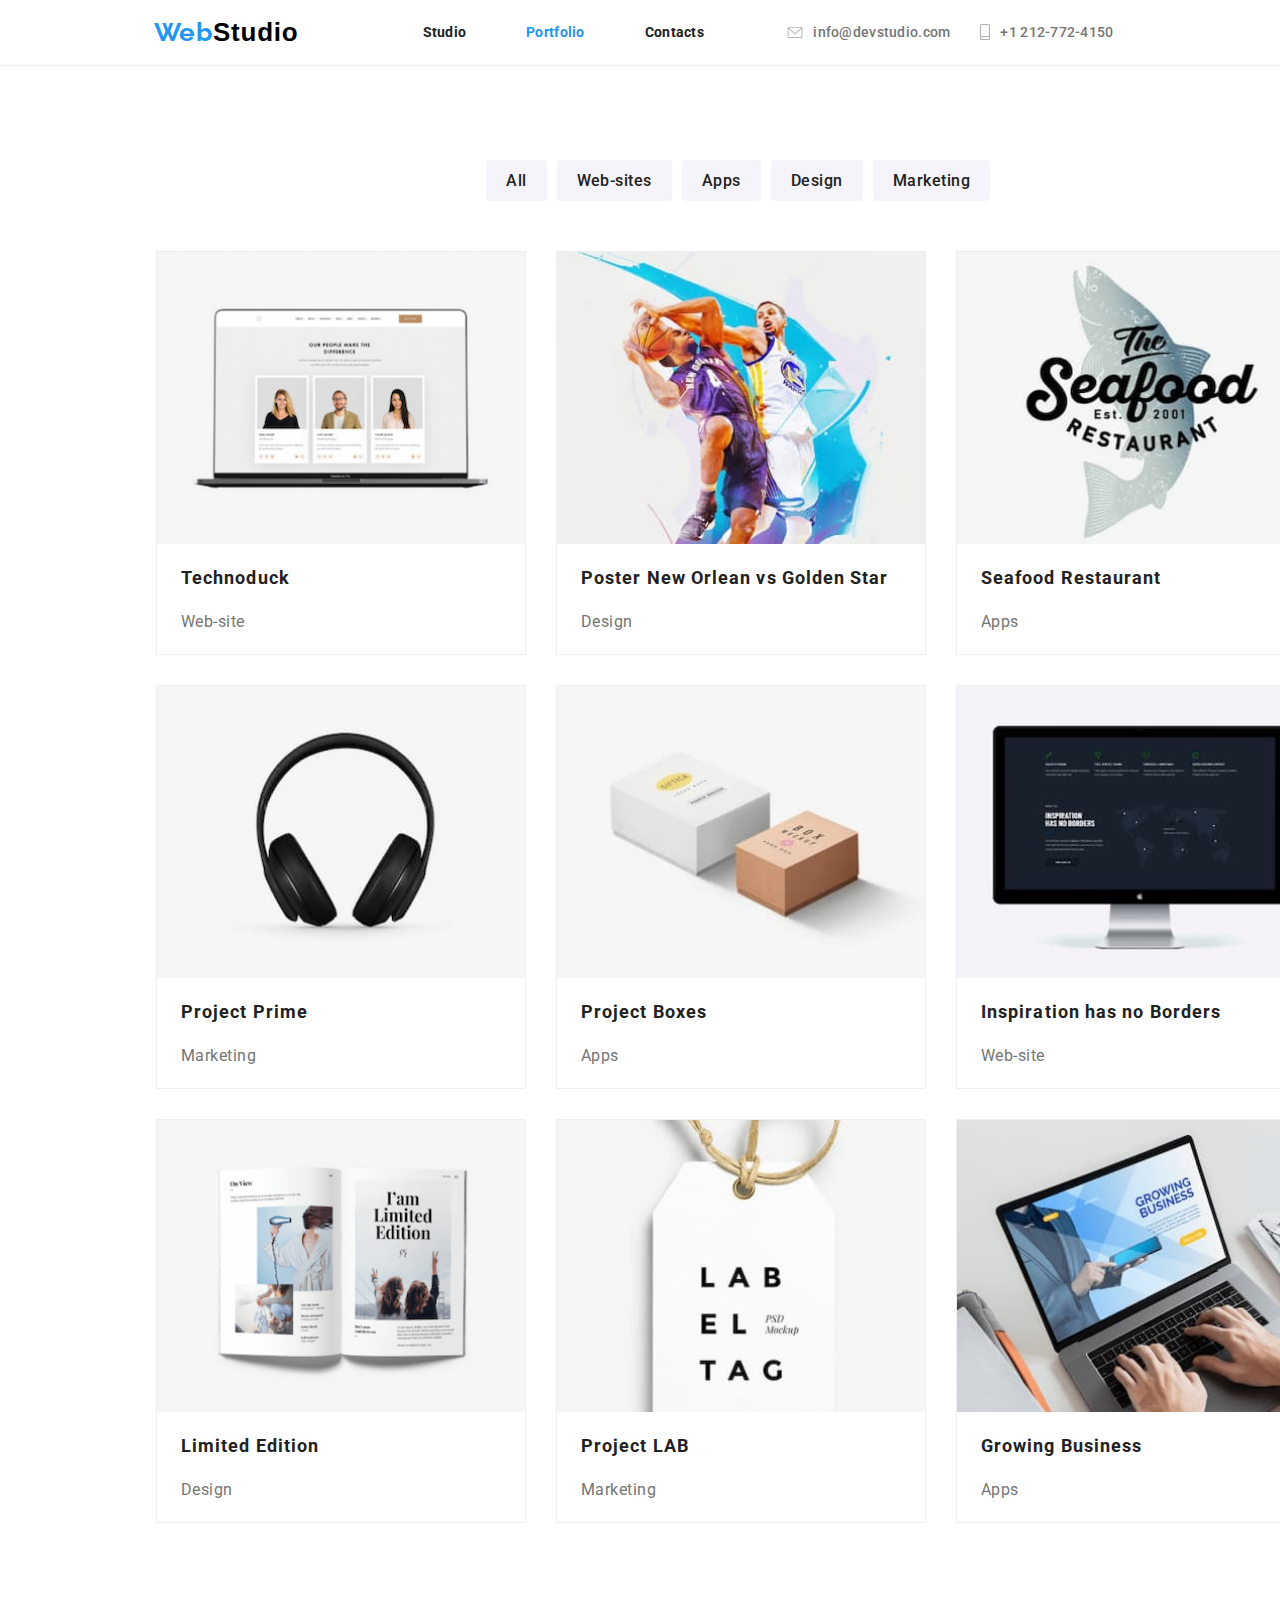
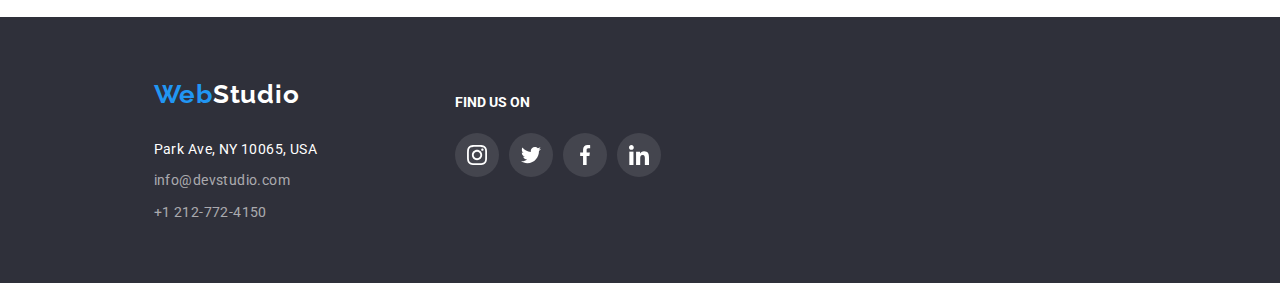
==== commit f8a091e2: "format done" ====
--- a/portfolio.html
+++ b/portfolio.html
@@ -73,8 +73,8 @@
                         </li>
                     </div>
                     <div class="item-section">
-                        <li class="box-card"><img src="./images/Seafood-Restaurant.jpg" alt="Seafood Restaurant" width=370
-                                height="290">
+                        <li class="box-card"><img src="./images/Seafood-Restaurant.jpg" alt="Seafood Restaurant"
+                                width=370 height="290">
                             <div class="item-footer">
                                 <h3>Seafood Restaurant</h3><span>Apps</span>
                             </div>
@@ -113,7 +113,8 @@
                         </li>
                     </div>
                     <div class="item-section">
-                        <li class="box-card"><img src="./images/Project-LAB.jpg" alt="Project LAB" width=370 height="290">
+                        <li class="box-card"><img src="./images/Project-LAB.jpg" alt="Project LAB" width=370
+                                height="290">
                             <div class="item-footer">
                                 <h3>Project LAB</h3><span>Marketing</span>
                             </div>
--- a/css/styles.css
+++ b/css/styles.css
@@ -310,7 +310,6 @@
 .our-team {
     background-color: var(--button-background-color);
     padding-top: 94px;
-
 }
 
 .our-team h2 {
@@ -369,9 +368,8 @@
 
 .social-media-icon-team {
     display: flex;
-    justify-content: center;
-    align-items: center;
-    width: 270px;
+    flex-wrap: wrap;
+    justify-content: center;
     height: 44px;
     gap: 10px;
 }
@@ -381,40 +379,23 @@
     justify-content: center;
     align-items: center;
     background-color: var(--background-color-white);
-    border-radius: 50%;
-    width: 44px;
-    height: 44px;
-}
-
-.social-media-icon-card svg :hover {
-    fill: var(--background-color-white);
-    width: 20px;
-    height: 20px;
-}
-
-.social-media-icon-card :hover {
     width: 44px;
     height: 44px;
     border-radius: 50%;
+}
+
+.social-media-icon-card svg {
+    fill: #AFB1B8;
+}
+
+.social-media-icon-card:hover {
     background-color: var(--text-hover-focus-color);
-}
-
-/*social-media-icon {
-    display: flex;
-    justify-content: center;
-    align-items: center;
-    background-color: #FFFFFF1A;
-    width: 44px;
-    height: 44px;
     border-radius: 50%;
 }
 
-.social-media-icon:hover {
-    background-color: var(--text-hover-focus-color);
+.social-media-icon-card:hover svg {
     fill: var(--background-color-white);
-    border-radius: 50%;
-}*/
-/*regular-customers*/
+}
 
 .regular-customers {
     padding: 94px;
@@ -448,6 +429,10 @@
     border-radius: 4px;
     width: 170px;
     height: 92px;
+}
+
+.customers-logo:hover svg {
+    fill: var(--text-hover-focus-color);
 }
 
 /*buttons*/
@@ -517,7 +502,7 @@
     justify-content: flex-end;
     align-items: center;
     gap: 10px;
-    width: 75%;
+    width: 65%;
 }
 
 .card-section {
@@ -539,16 +524,18 @@
     cursor: pointer;
 }
 
-
-.item-section:hover li {box-shadow: 1px 4px 6px 0px rgba(0, 0, 0, 0.16), 0px 4px 4px 0px rgba(0, 0, 0, 0.6), 0px 1px 1px 0px rgba(0, 0, 0, 0.12);
+.item-section:hover li {
+    box-shadow: 1px 4px 6px 0px rgba(0, 0, 0, 0.16), 0px 4px 4px 0px rgba(0, 0, 0, 0.6), 0px 1px 1px 0px rgba(0, 0, 0, 0.12);
 }
 
 .item-footer {
     display: flex;
     flex-direction: column;
-    margin-inline: 20px;
-    margin-block: 15px;
-}
+    justify-content: space-evenly;
+    height: 110px;
+    margin-left: 24px;
+}
+
 
 .card-section {
     background-color: var(--background-color-white);
@@ -573,8 +560,6 @@
     letter-spacing: 0.03em;
 }
 
-
-
 /*footer section*/
 
 .global-footer {
@@ -587,8 +572,7 @@
 }
 
 .footer {
-    display: block;
-    margin-left: 215px;
+    margin-left: 12%;
 }
 
 .global-footer a :hover,
--- a/css/styles.css
+++ b/css/styles.css
@@ -310,7 +310,6 @@
 .our-team {
     background-color: var(--button-background-color);
     padding-top: 94px;
-
 }
 
 .our-team h2 {
@@ -369,9 +368,8 @@
 
 .social-media-icon-team {
     display: flex;
-    justify-content: center;
-    align-items: center;
-    width: 270px;
+    flex-wrap: wrap;
+    justify-content: center;
     height: 44px;
     gap: 10px;
 }
@@ -381,40 +379,23 @@
     justify-content: center;
     align-items: center;
     background-color: var(--background-color-white);
-    border-radius: 50%;
-    width: 44px;
-    height: 44px;
-}
-
-.social-media-icon-card svg :hover {
-    fill: var(--background-color-white);
-    width: 20px;
-    height: 20px;
-}
-
-.social-media-icon-card :hover {
     width: 44px;
     height: 44px;
     border-radius: 50%;
+}
+
+.social-media-icon-card svg {
+    fill: #AFB1B8;
+}
+
+.social-media-icon-card:hover {
     background-color: var(--text-hover-focus-color);
-}
-
-/*social-media-icon {
-    display: flex;
-    justify-content: center;
-    align-items: center;
-    background-color: #FFFFFF1A;
-    width: 44px;
-    height: 44px;
     border-radius: 50%;
 }
 
-.social-media-icon:hover {
-    background-color: var(--text-hover-focus-color);
+.social-media-icon-card:hover svg {
     fill: var(--background-color-white);
-    border-radius: 50%;
-}*/
-/*regular-customers*/
+}
 
 .regular-customers {
     padding: 94px;
@@ -448,6 +429,10 @@
     border-radius: 4px;
     width: 170px;
     height: 92px;
+}
+
+.customers-logo:hover svg {
+    fill: var(--text-hover-focus-color);
 }
 
 /*buttons*/
@@ -517,7 +502,7 @@
     justify-content: flex-end;
     align-items: center;
     gap: 10px;
-    width: 75%;
+    width: 65%;
 }
 
 .card-section {
@@ -539,16 +524,18 @@
     cursor: pointer;
 }
 
-
-.item-section:hover li {box-shadow: 1px 4px 6px 0px rgba(0, 0, 0, 0.16), 0px 4px 4px 0px rgba(0, 0, 0, 0.6), 0px 1px 1px 0px rgba(0, 0, 0, 0.12);
+.item-section:hover li {
+    box-shadow: 1px 4px 6px 0px rgba(0, 0, 0, 0.16), 0px 4px 4px 0px rgba(0, 0, 0, 0.6), 0px 1px 1px 0px rgba(0, 0, 0, 0.12);
 }
 
 .item-footer {
     display: flex;
     flex-direction: column;
-    margin-inline: 20px;
-    margin-block: 15px;
-}
+    justify-content: space-evenly;
+    height: 110px;
+    margin-left: 24px;
+}
+
 
 .card-section {
     background-color: var(--background-color-white);
@@ -573,8 +560,6 @@
     letter-spacing: 0.03em;
 }
 
-
-
 /*footer section*/
 
 .global-footer {
@@ -587,8 +572,7 @@
 }
 
 .footer {
-    display: block;
-    margin-left: 215px;
+    margin-left: 12%;
 }
 
 .global-footer a :hover,
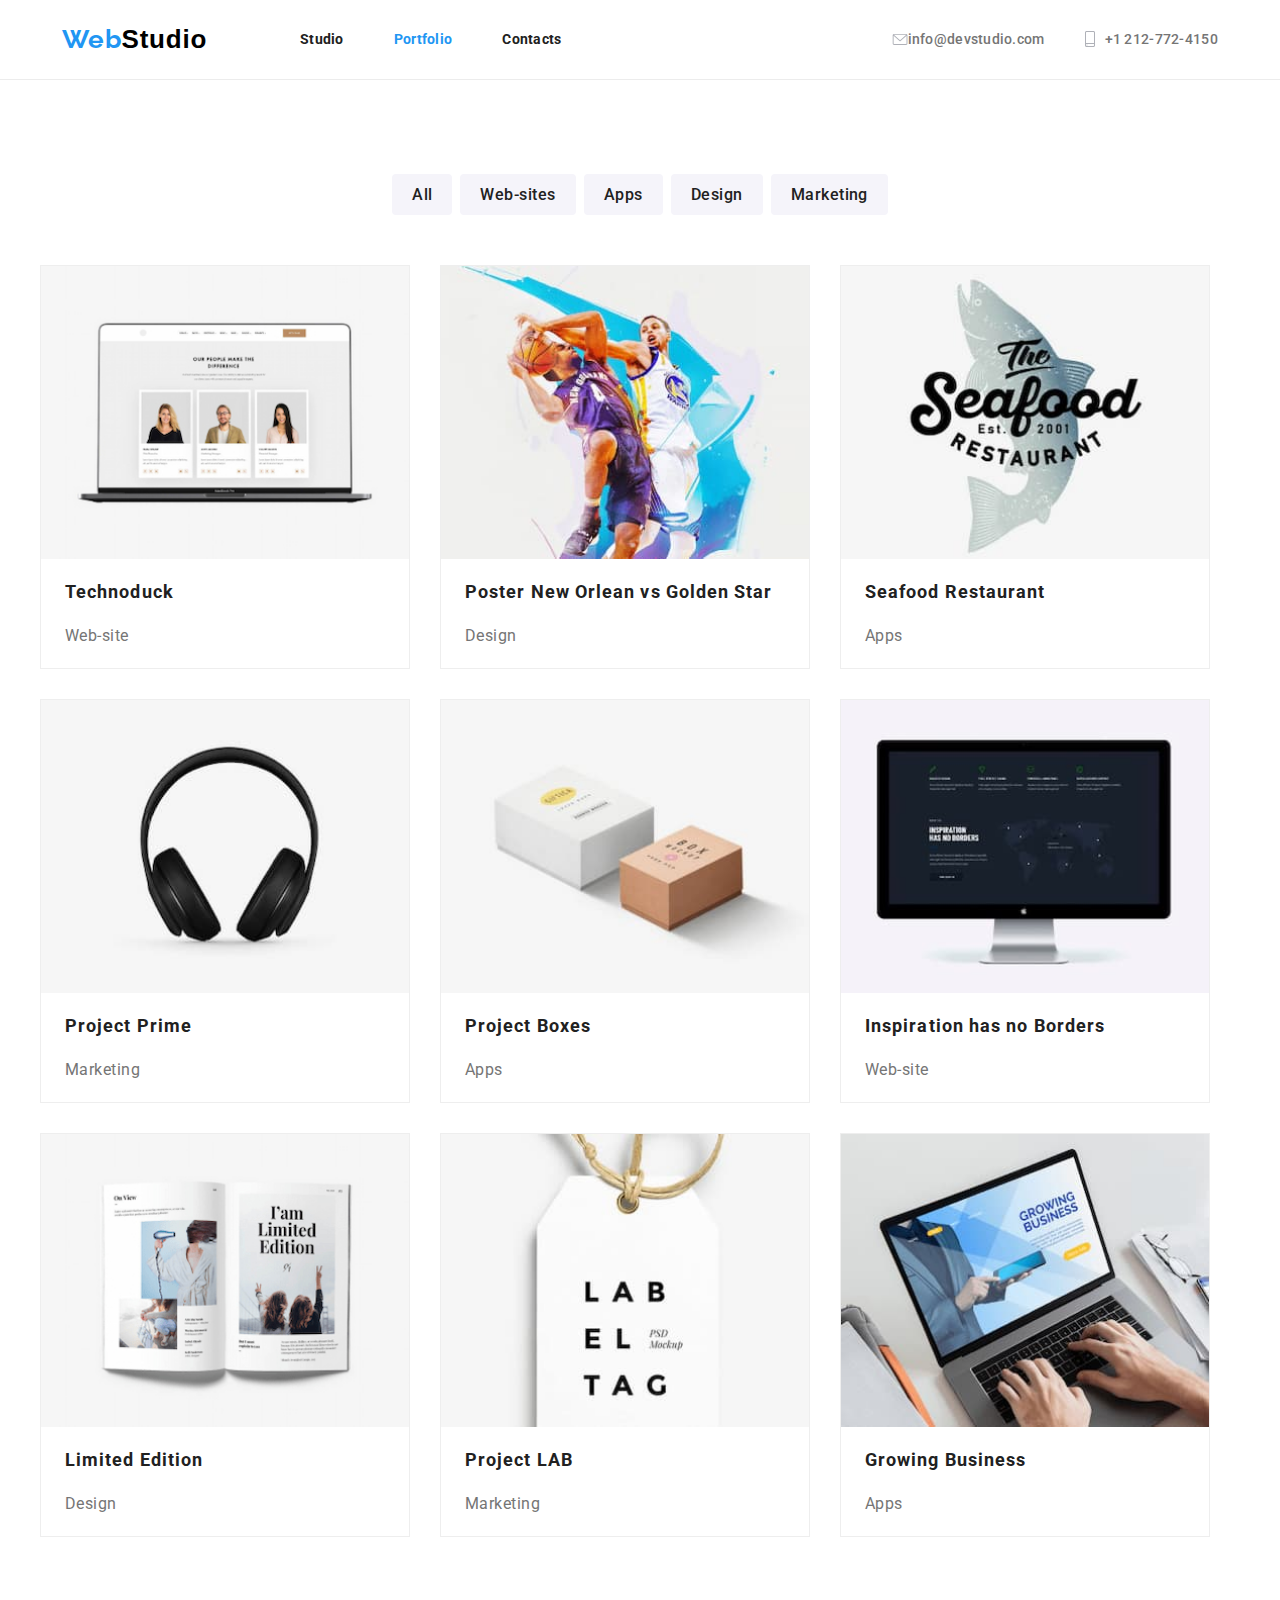
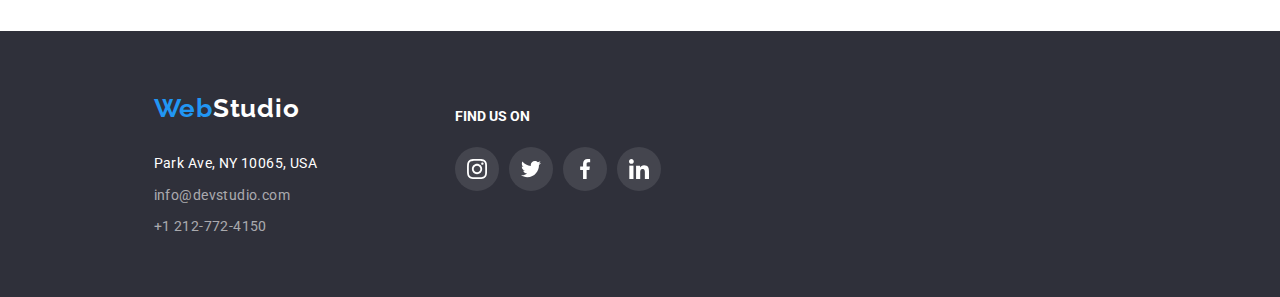
==== commit fa4e6f53: "review as mentor's intructions" ====
--- a/portfolio.html
+++ b/portfolio.html
@@ -134,32 +134,35 @@
         </div>
 
     </main>
-    <footer class="global-footer">
-        <div class="footer">
-            <a href="index.html"><span class="first-word">Web</span><span class="third-word">Studio</span></a>
-            <address>
-                <p class="phisical-address">Park Ave, NY 10065, USA</p>
-                <p>info@devstudio.com</p>
-                <p>+1 212-772-4150</p>
-            </address>
+    <footer>
+        <div class="global-footer">
+            <div class="footer">
+                <a href="index.html"><span class="first-word">Web</span><span class="third-word">Studio</span></a>
+                <address>
+                    <p class="phisical-address">Park Ave, NY 10065, USA</p>
+                    <p>info@devstudio.com</p>
+                    <p>+1 212-772-4150</p>
+                </address>
+            </div>
+            <div class="find-us-on-container">
+                <h3>Find us on</h3>
+                <ul class="social-media">
+                    <li class="social-media-icon"><svg width="20px" height="20px" fill="#AFB1B8" style="fill: #ffffff">
+                            <use href="./images/symbol-defs.svg#icon-instagram"></use>
+                        </svg></li>
+                    <li class="social-media-icon"><svg width="20px" height="20px" fill="#AFB1B8" style="fill: #ffffff">
+                            <use href="./images/symbol-defs.svg#icon-twitter"></use>
+                        </svg></li>
+                    <li class="social-media-icon"><svg width="20px" height="20px" fill="#AFB1B8" style="fill: #ffffff">
+                            <use href="./images/symbol-defs.svg#icon-facebook"></use>
+                        </svg></li>
+                    <li class="social-media-icon"><svg width="20px" height="20px" fill="#AFB1B8" style="fill: #ffffff">
+                            <use href="./images/symbol-defs.svg#icon-linkedin"></use>
+                        </svg></li>
+                </ul>
+            </div>
         </div>
-        <div class="find-us-on-container">
-            <h3>Find us on</h3>
-            <ul class="social-media">
-                <li class="social-media-icon"><svg width="20px" height="20px" fill="#AFB1B8" style="fill: #ffffff">
-                        <use href="./images/symbol-defs.svg#icon-instagram"></use>
-                    </svg></li>
-                <li class="social-media-icon"><svg width="20px" height="20px" fill="#AFB1B8" style="fill: #ffffff">
-                        <use href="./images/symbol-defs.svg#icon-twitter"></use>
-                    </svg></li>
-                <li class="social-media-icon"><svg width="20px" height="20px" fill="#AFB1B8" style="fill: #ffffff">
-                        <use href="./images/symbol-defs.svg#icon-facebook"></use>
-                    </svg></li>
-                <li class="social-media-icon"><svg width="20px" height="20px" fill="#AFB1B8" style="fill: #ffffff">
-                        <use href="./images/symbol-defs.svg#icon-linkedin"></use>
-                    </svg></li>
-            </ul>
-        </div>
+
     </footer>
 </body>
 
--- a/css/styles.css
+++ b/css/styles.css
@@ -41,16 +41,11 @@
     font-family: inherit;
 }
 
-header {
-    padding-block: 15px;
-}
-
 img {
     display: block;
     max-width: 100%;
     height: auto;
 }
-
 
 /*title section*/
 
@@ -85,24 +80,7 @@
     border-bottom: 1px solid #ECECEC;
 }
 
-.global-header {
-    display: flex;
-    justify-content: space-between;
-    flex-direction: row;
-    align-items: center;
-    margin-left: 12%;
-    margin-right: 12%;
-    width: 75%;
-}
-
 /*logo*/
-
-.first-part-header {
-    display: flex;
-    flex-direction: row;
-    justify-content: flex-start;
-    align-items: center;
-}
 
 .first-word {
     font-family: var(--text1-font-family);
@@ -144,15 +122,60 @@
     color: var(--text-hover-focus-color);
 }
 
-
 /*navigation bar*/
+
+.global-header {
+    display: flex;
+    flex-direction: row;
+    justify-content: center;
+    align-items: center;
+    width: 1200PX;
+}
+
+header {
+    width: 100vw;
+    display: flex;
+    justify-content: center;
+    height: 80px;
+}
+
+.first-part-header {
+    display: flex;
+    flex-direction: row;
+    justify-content: flex-start;
+    align-items: center;
+}
+
 .menu-nav {
     display: flex;
-    justify-content: space-between;
-    width: 16%;
-    padding-left: 94px;
-}
-
+    flex-direction: row;
+    padding-left: 93px;
+    padding-right: 330px;
+}
+
+.menu-nav :nth-child(2) {
+    padding-left: 50px;
+    padding-right: 50px;
+}
+
+.nav-contact {
+    display: flex;
+    flex-direction: row;
+    align-items: center;
+    justify-content: flex-end;
+}
+
+.nav-contact-email {
+    display: flex;
+    align-items: center;
+    padding-right: 40px;
+}
+
+.nav-contact-phone {
+    display: flex;
+    align-items: center;
+    gap: 10px;
+}
 
 .nav-link {
     font-family: var(--text2-font-family);
@@ -162,7 +185,6 @@
     line-height: 1.328em;
     letter-spacing: 0.02em;
     font-weight: bold;
-    padding-inline: 30px;
 }
 
 .current {
@@ -175,13 +197,6 @@
 
 a:focus {
     color: var(--text-hover-focus-color);
-}
-
-.nav-contact {
-    display: flex;
-    align-content: flex-end;
-    margin: 0;
-    gap: 30px;
 }
 
 .nav-contact a {
@@ -199,18 +214,6 @@
 
 .nav-contact-phone svg {
     fill: #AFB1B8;
-}
-
-.nav-contact-email {
-    display: flex;
-    align-items: center;
-    gap: 10px;
-}
-
-.nav-contact-phone {
-    display: flex;
-    align-items: center;
-    gap: 10px;
 }
 
 .nav-contact-email:hover svg {
@@ -282,7 +285,6 @@
 }
 
 /* what-we-do*/
-
 
 .what-we-do {
     padding-top: 94px;
@@ -366,6 +368,8 @@
     padding-bottom: 16px;
 }
 
+/*social media section*/
+
 .social-media-icon-team {
     display: flex;
     flex-wrap: wrap;
@@ -397,6 +401,8 @@
     fill: var(--background-color-white);
 }
 
+/*regular customers*/
+
 .regular-customers {
     padding: 94px;
 }
@@ -423,16 +429,17 @@
     height: 92px;
 }
 
-.customers-logo :hover {
-    fill: var(--title-button-hover-color);
-    border: 1px solid #2196F3;
-    border-radius: 4px;
-    width: 170px;
-    height: 92px;
+.customers-logo svg {
+    fill: #AFB1B8;
 }
 
 .customers-logo:hover svg {
     fill: var(--text-hover-focus-color);
+    border: none;
+}
+
+.customers :hover {
+    border: 1px solid var(--text-hover-focus-color);
 }
 
 /*buttons*/
@@ -457,7 +464,6 @@
     color: #FFFFFF;
 }
 
-
 .nav-product button {
     font-family: var(--text2-font-family);
     cursor: pointer;
@@ -486,33 +492,32 @@
 /*card section*/
 
 .product-container {
+    width: 100vw;
+    padding-top: 94px;
+}
+
+.nav-product {
+    display: flex;
+    justify-content: center;
+    width: 100vw;
+    padding-bottom: 50px;
+}
+
+.product-cards {
+    display: flex;
+    justify-content: center;
+    align-items: center;
+    gap: 8px;
     width: 1200px;
-    padding-top: 94px;
-}
-
-.nav-product {
-    display: flex;
-    justify-content: center;
-    padding-bottom: 50px;
-    margin: 0;
-}
-
-.product-cards {
-    display: flex;
-    justify-content: flex-end;
-    align-items: center;
-    gap: 10px;
-    width: 65%;
 }
 
 .card-section {
     display: flex;
     flex-wrap: wrap;
     align-content: space-between;
-    width: 100%;
+    width: 1200px;
     gap: 30px;
     padding-bottom: 94px;
-    margin-left: 12%;
 }
 
 .box-card {
@@ -536,10 +541,14 @@
     margin-left: 24px;
 }
 
+.card-container {
+    width: 100vw;
+    display: flex;
+    justify-content: center;
+}
 
 .card-section {
     background-color: var(--background-color-white);
-    margin-left: 13%;
 }
 
 .card-section h3 {
@@ -562,17 +571,19 @@
 
 /*footer section*/
 
+footer {
+    width: 100vw;
+    background-color: var(--title-footer-background-color);
+}
+
 .global-footer {
     display: flex;
-    background-color: var(--title-footer-background-color);
+    padding-left: 12%;
+    width: 1200px;
     font-family: var(--text2-font-family);
     font-weight: 400;
     padding-top: 60px;
     padding-bottom: 60px;
-}
-
-.footer {
-    margin-left: 12%;
 }
 
 .global-footer a :hover,
@@ -608,8 +619,8 @@
 .find-us-on-container {
     display: block;
     width: 206px;
-    margin-left: 70px;
     padding-top: 15px;
+    padding-left: 70px;
 }
 
 .find-us-on-container h3 {
--- a/css/styles.css
+++ b/css/styles.css
@@ -41,16 +41,11 @@
     font-family: inherit;
 }
 
-header {
-    padding-block: 15px;
-}
-
 img {
     display: block;
     max-width: 100%;
     height: auto;
 }
-
 
 /*title section*/
 
@@ -85,24 +80,7 @@
     border-bottom: 1px solid #ECECEC;
 }
 
-.global-header {
-    display: flex;
-    justify-content: space-between;
-    flex-direction: row;
-    align-items: center;
-    margin-left: 12%;
-    margin-right: 12%;
-    width: 75%;
-}
-
 /*logo*/
-
-.first-part-header {
-    display: flex;
-    flex-direction: row;
-    justify-content: flex-start;
-    align-items: center;
-}
 
 .first-word {
     font-family: var(--text1-font-family);
@@ -144,15 +122,60 @@
     color: var(--text-hover-focus-color);
 }
 
-
 /*navigation bar*/
+
+.global-header {
+    display: flex;
+    flex-direction: row;
+    justify-content: center;
+    align-items: center;
+    width: 1200PX;
+}
+
+header {
+    width: 100vw;
+    display: flex;
+    justify-content: center;
+    height: 80px;
+}
+
+.first-part-header {
+    display: flex;
+    flex-direction: row;
+    justify-content: flex-start;
+    align-items: center;
+}
+
 .menu-nav {
     display: flex;
-    justify-content: space-between;
-    width: 16%;
-    padding-left: 94px;
-}
-
+    flex-direction: row;
+    padding-left: 93px;
+    padding-right: 330px;
+}
+
+.menu-nav :nth-child(2) {
+    padding-left: 50px;
+    padding-right: 50px;
+}
+
+.nav-contact {
+    display: flex;
+    flex-direction: row;
+    align-items: center;
+    justify-content: flex-end;
+}
+
+.nav-contact-email {
+    display: flex;
+    align-items: center;
+    padding-right: 40px;
+}
+
+.nav-contact-phone {
+    display: flex;
+    align-items: center;
+    gap: 10px;
+}
 
 .nav-link {
     font-family: var(--text2-font-family);
@@ -162,7 +185,6 @@
     line-height: 1.328em;
     letter-spacing: 0.02em;
     font-weight: bold;
-    padding-inline: 30px;
 }
 
 .current {
@@ -175,13 +197,6 @@
 
 a:focus {
     color: var(--text-hover-focus-color);
-}
-
-.nav-contact {
-    display: flex;
-    align-content: flex-end;
-    margin: 0;
-    gap: 30px;
 }
 
 .nav-contact a {
@@ -199,18 +214,6 @@
 
 .nav-contact-phone svg {
     fill: #AFB1B8;
-}
-
-.nav-contact-email {
-    display: flex;
-    align-items: center;
-    gap: 10px;
-}
-
-.nav-contact-phone {
-    display: flex;
-    align-items: center;
-    gap: 10px;
 }
 
 .nav-contact-email:hover svg {
@@ -282,7 +285,6 @@
 }
 
 /* what-we-do*/
-
 
 .what-we-do {
     padding-top: 94px;
@@ -366,6 +368,8 @@
     padding-bottom: 16px;
 }
 
+/*social media section*/
+
 .social-media-icon-team {
     display: flex;
     flex-wrap: wrap;
@@ -397,6 +401,8 @@
     fill: var(--background-color-white);
 }
 
+/*regular customers*/
+
 .regular-customers {
     padding: 94px;
 }
@@ -423,16 +429,17 @@
     height: 92px;
 }
 
-.customers-logo :hover {
-    fill: var(--title-button-hover-color);
-    border: 1px solid #2196F3;
-    border-radius: 4px;
-    width: 170px;
-    height: 92px;
+.customers-logo svg {
+    fill: #AFB1B8;
 }
 
 .customers-logo:hover svg {
     fill: var(--text-hover-focus-color);
+    border: none;
+}
+
+.customers :hover {
+    border: 1px solid var(--text-hover-focus-color);
 }
 
 /*buttons*/
@@ -457,7 +464,6 @@
     color: #FFFFFF;
 }
 
-
 .nav-product button {
     font-family: var(--text2-font-family);
     cursor: pointer;
@@ -486,33 +492,32 @@
 /*card section*/
 
 .product-container {
+    width: 100vw;
+    padding-top: 94px;
+}
+
+.nav-product {
+    display: flex;
+    justify-content: center;
+    width: 100vw;
+    padding-bottom: 50px;
+}
+
+.product-cards {
+    display: flex;
+    justify-content: center;
+    align-items: center;
+    gap: 8px;
     width: 1200px;
-    padding-top: 94px;
-}
-
-.nav-product {
-    display: flex;
-    justify-content: center;
-    padding-bottom: 50px;
-    margin: 0;
-}
-
-.product-cards {
-    display: flex;
-    justify-content: flex-end;
-    align-items: center;
-    gap: 10px;
-    width: 65%;
 }
 
 .card-section {
     display: flex;
     flex-wrap: wrap;
     align-content: space-between;
-    width: 100%;
+    width: 1200px;
     gap: 30px;
     padding-bottom: 94px;
-    margin-left: 12%;
 }
 
 .box-card {
@@ -536,10 +541,14 @@
     margin-left: 24px;
 }
 
+.card-container {
+    width: 100vw;
+    display: flex;
+    justify-content: center;
+}
 
 .card-section {
     background-color: var(--background-color-white);
-    margin-left: 13%;
 }
 
 .card-section h3 {
@@ -562,17 +571,19 @@
 
 /*footer section*/
 
+footer {
+    width: 100vw;
+    background-color: var(--title-footer-background-color);
+}
+
 .global-footer {
     display: flex;
-    background-color: var(--title-footer-background-color);
+    padding-left: 12%;
+    width: 1200px;
     font-family: var(--text2-font-family);
     font-weight: 400;
     padding-top: 60px;
     padding-bottom: 60px;
-}
-
-.footer {
-    margin-left: 12%;
 }
 
 .global-footer a :hover,
@@ -608,8 +619,8 @@
 .find-us-on-container {
     display: block;
     width: 206px;
-    margin-left: 70px;
     padding-top: 15px;
+    padding-left: 70px;
 }
 
 .find-us-on-container h3 {
